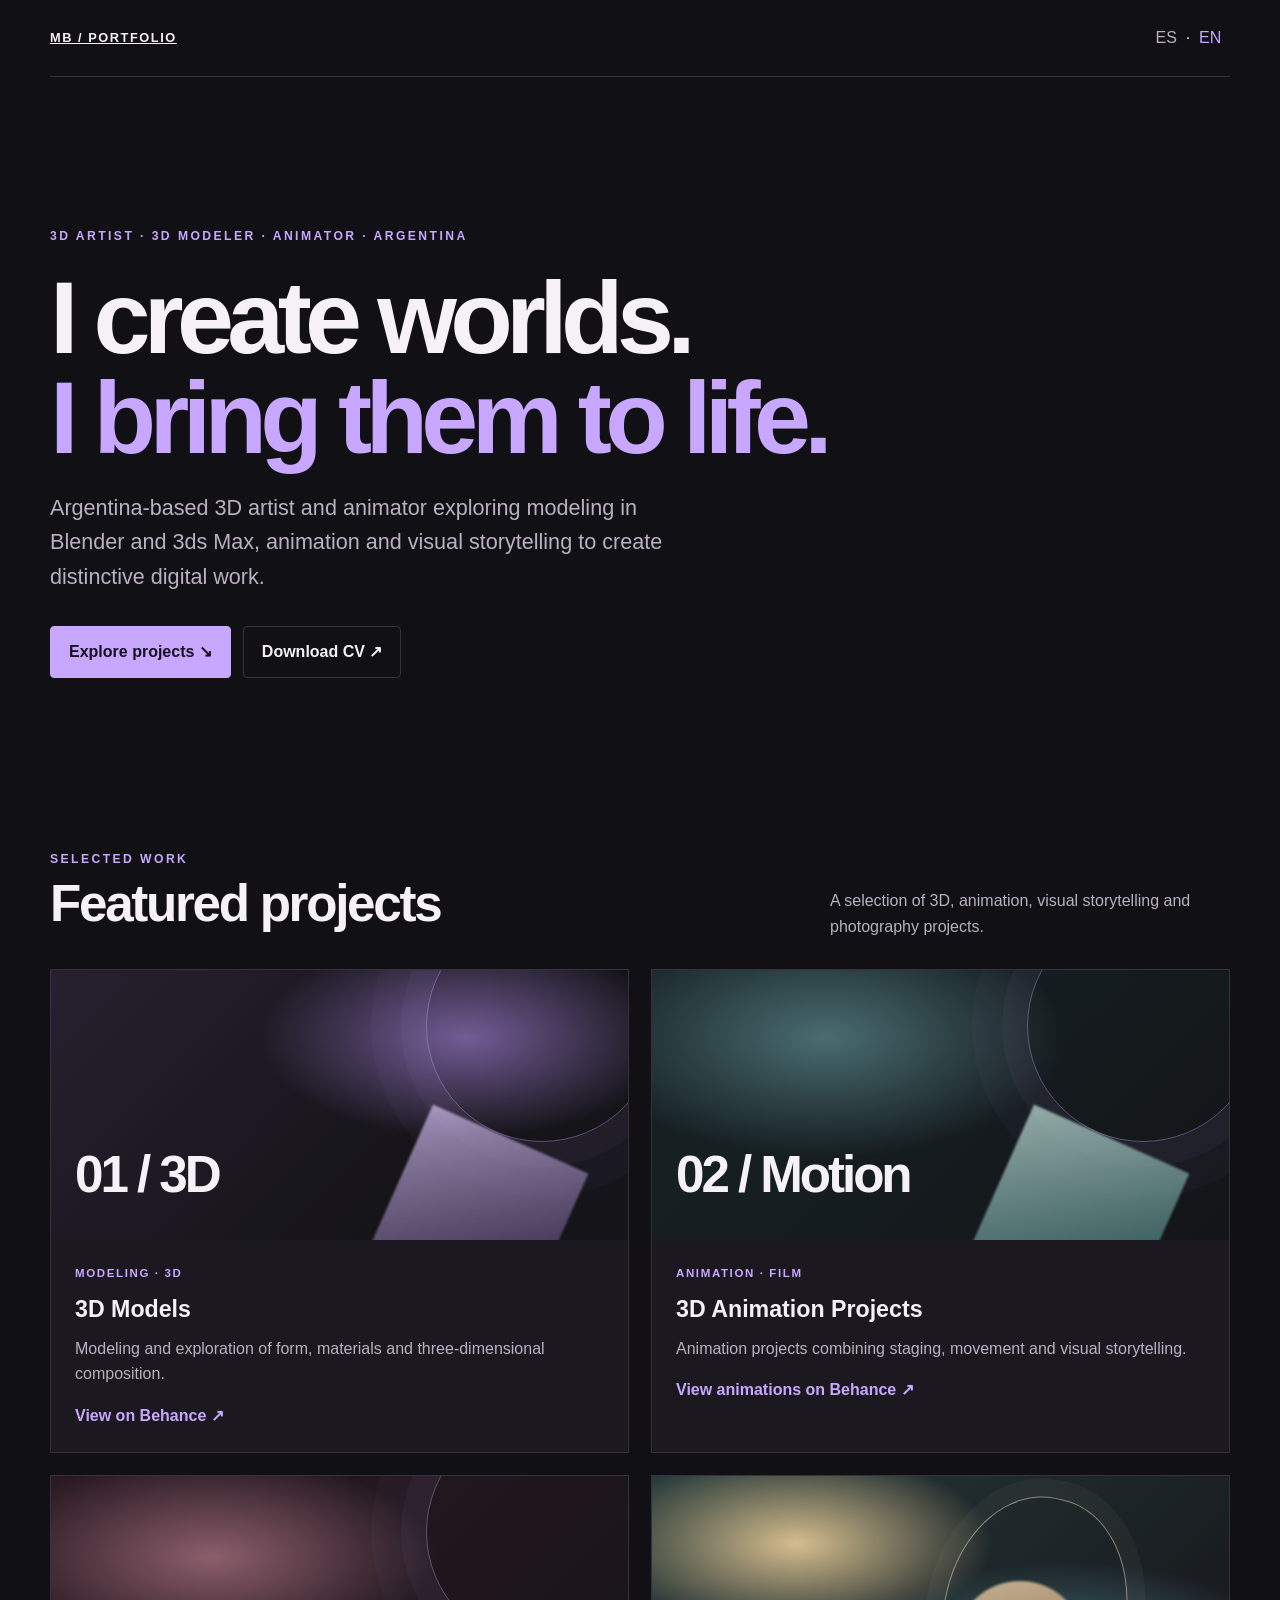
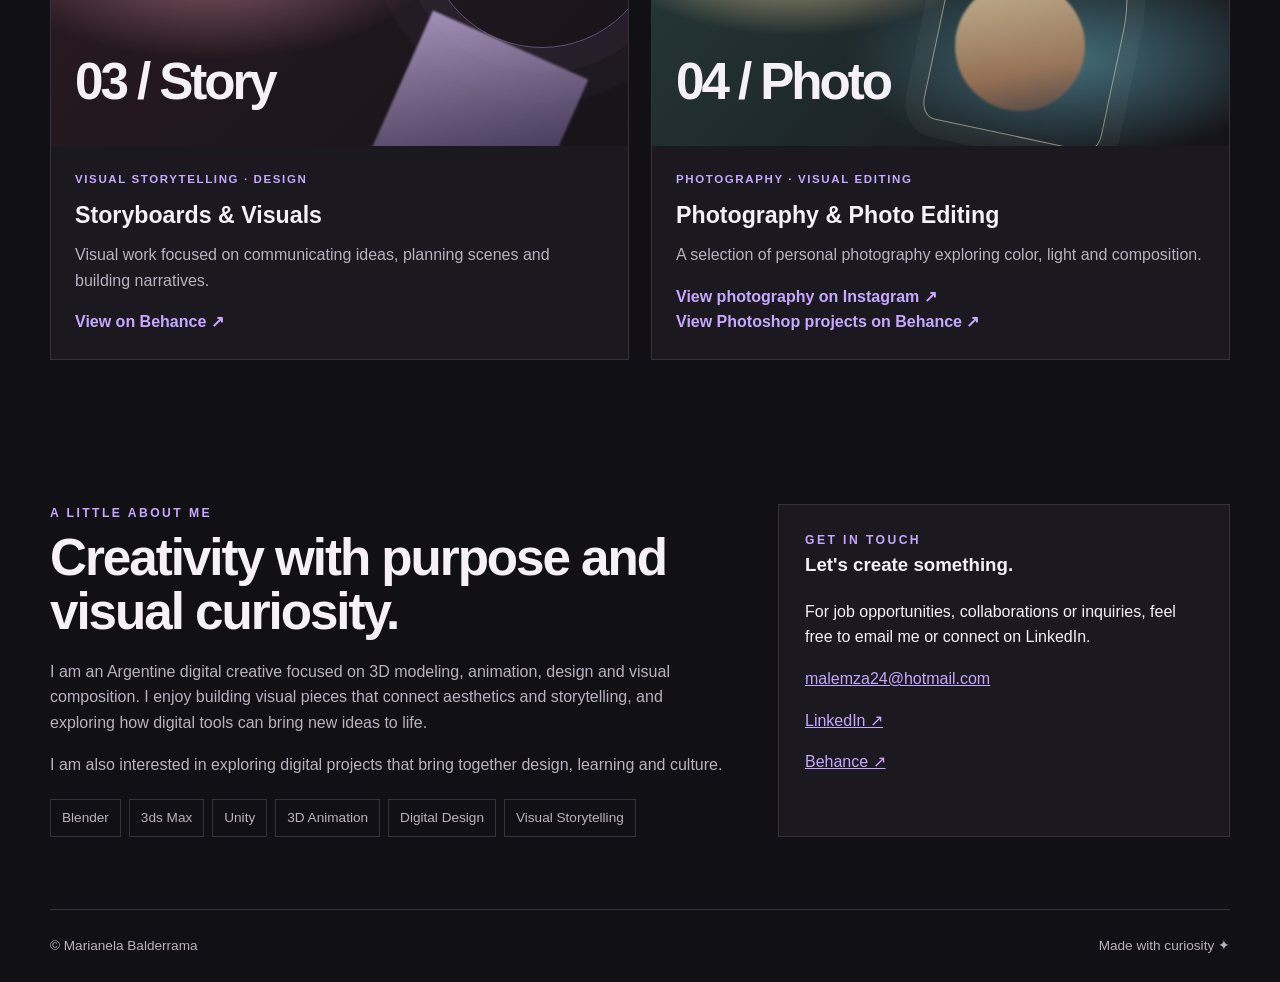
==== en.html @ 257eedaf "Improve English SEO and restore Google Analytics" ====
<!doctype html>
<html lang="en"><head><meta charset="utf-8"><meta name="viewport" content="width=device-width,initial-scale=1"><meta name="description" content="Portfolio of Marianela Balderrama, Argentina-based 3D artist and animator. 3D modeling in Blender and 3ds Max, animation, visual storytelling, digital design and photo editing."><meta name="robots" content="index, follow, max-image-preview:large"><meta name="author" content="Marianela Balderrama"><meta name="theme-color" content="#111014"><link rel="canonical" href="https://portfolio-marianela.netlify.app/en.html"><link rel="alternate" hreflang="es-AR" href="https://portfolio-marianela.netlify.app/"><link rel="alternate" hreflang="en" href="https://portfolio-marianela.netlify.app/en.html"><link rel="alternate" hreflang="x-default" href="https://portfolio-marianela.netlify.app/"><meta property="og:type" content="website"><meta property="og:locale" content="en_US"><meta property="og:title" content="Marianela Balderrama | 3D Artist and Animator"><meta property="og:description" content="3D modeling, animation, visual storytelling, digital design and photography portfolio."><meta property="og:url" content="https://portfolio-marianela.netlify.app/en.html"><meta name="twitter:card" content="summary"><title>Marianela Balderrama | 3D Artist, 3D Modeling &amp; Animation</title><link rel="stylesheet" href="style.css"><script async src="https://www.googletagmanager.com/gtag/js?id=G-E47YRFVXNX"></script><script>window.dataLayer=window.dataLayer||[];function gtag(){dataLayer.push(arguments);}gtag('js',new Date());gtag('config','G-E47YRFVXNX');</script></head>
<body><a class="skip-link" href="#content">Skip to content</a><div class="wrap"><nav class="topbar" aria-label="Main navigation"><a class="brand" href="en.html">MB / Portfolio</a><div class="lang"><a href="index.html" lang="es">ES</a><span>·</span><a class="active" href="en.html" lang="en">EN</a></div></nav>
<main id="content"><header class="hero"><div class="eyebrow">3D Artist · 3D Modeler · Animator · Argentina</div><h1>I create worlds.<br><span>I bring them to life.</span></h1><p>Argentina-based 3D artist and animator exploring modeling in Blender and 3ds Max, animation and visual storytelling to create distinctive digital work.</p><div class="actions"><a class="button primary" href="#projects" data-event="nav_projects">Explore projects ↘</a><a class="button" href="Marianela_Balderrama_CV_Flagship_EN.pdf" target="_blank" rel="noreferrer" data-event="click_cv_en">Download CV ↗</a></div></header>
<section id="projects"><div class="section-head"><div><div class="eyebrow">Selected work</div><h2>Featured projects</h2></div><p>A selection of 3D, animation, visual storytelling and photography projects.</p></div><div class="projects">
<article class="project"><div class="art"><span class="art-label">01 / 3D</span></div><div class="project-body"><div class="project-meta">Modeling · 3D</div><h3>3D Models</h3><p>Modeling and exploration of form, materials and three-dimensional composition.</p><a class="text-link" href="https://www.behance.net/gallery/196213371/3D-Models" target="_blank" rel="noreferrer" data-event="click_behance_3d">View on Behance ↗</a></div></article>
<article class="project"><div class="art alt"><span class="art-label">02 / Motion</span></div><div class="project-body"><div class="project-meta">Animation · Film</div><h3>3D Animation Projects</h3><p>Animation projects combining staging, movement and visual storytelling.</p><a class="text-link" href="https://www.behance.net/gallery/216897643/3d-Animation-Projects" target="_blank" rel="noreferrer" data-event="click_behance_animation">View animations on Behance ↗</a></div></article>
<article class="project"><div class="art story"><span class="art-label">03 / Story</span></div><div class="project-body"><div class="project-meta">Visual storytelling · Design</div><h3>Storyboards & Visuals</h3><p>Visual work focused on communicating ideas, planning scenes and building narratives.</p><a class="text-link" href="https://www.behance.net/gallery/188869187/Narrative-Visuals-Storyboards-and-Inphographics" target="_blank" rel="noreferrer" data-event="click_behance_storyboards">View on Behance ↗</a></div></article>
<article class="project"><div class="art photo"><span class="art-label">04 / Photo</span></div><div class="project-body"><div class="project-meta">Photography · Visual editing</div><h3>Photography & Photo Editing</h3><p>A selection of personal photography exploring color, light and composition.</p><a class="text-link" href="https://www.instagram.com/framed.by.mari/" target="_blank" rel="noreferrer" data-event="click_photography">View photography on Instagram ↗</a><br><a class="text-link" href="https://www.behance.net/gallery/180947497/Photoshop-Projects" target="_blank" rel="noreferrer" data-event="click_photoshop">View Photoshop projects on Behance ↗</a></div></article></div></section>
<section id="about"><div class="about-grid"><div class="about"><div class="eyebrow">A little about me</div><h2>Creativity with purpose and visual curiosity.</h2><p>I am an Argentine digital creative focused on 3D modeling, animation, design and visual composition. I enjoy building visual pieces that connect aesthetics and storytelling, and exploring how digital tools can bring new ideas to life.</p><p>I am also interested in exploring digital projects that bring together design, learning and culture.</p><div class="skill-list"><span>Blender</span><span>3ds Max</span><span>Unity</span><span>3D Animation</span><span>Digital Design</span><span>Visual Storytelling</span></div></div><aside class="contact-box" id="contact"><div class="eyebrow">Get in touch</div><h3>Let's create something.</h3><p>For job opportunities, collaborations or inquiries, feel free to email me or connect on LinkedIn.</p><p><a href="mailto:malemza24@hotmail.com" data-event="click_email">malemza24@hotmail.com</a></p><p><a href="https://www.linkedin.com/in/marianela-balderrama-0708612a2/" target="_blank" rel="noreferrer" data-event="click_linkedin">LinkedIn ↗</a></p><p><a href="https://www.behance.net/malemza24" target="_blank" rel="noreferrer">Behance ↗</a></p></aside></div></section></main>
<footer class="footer"><span>© <span id="year"></span> Marianela Balderrama</span><span>Made with curiosity ✦</span></footer></div><script src="script.js"></script></body></html>
---- style.css ----
:root{--bg:#111014;--panel:#1b191f;--text:#f5f1f7;--muted:#b9b1c1;--accent:#c7a7ff;--line:#37313e;--max:1180px}*{box-sizing:border-box}html{scroll-behavior:smooth}body{margin:0;background:var(--bg);color:var(--text);font-family:Inter,Arial,sans-serif;line-height:1.6}a{color:inherit}a:focus-visible,button:focus-visible{outline:3px solid var(--accent);outline-offset:4px}.skip-link{position:absolute;left:-9999px}.skip-link:focus{left:1rem;top:1rem;z-index:9;background:#fff;color:#111;padding:.7rem}.wrap{width:min(var(--max),calc(100% - 40px));margin:auto}.topbar{display:flex;justify-content:space-between;align-items:center;padding:25px 0;border-bottom:1px solid var(--line)}.brand{font-weight:800;letter-spacing:.12em;text-transform:uppercase;font-size:.8rem}.lang a{padding:.4rem .55rem;text-decoration:none;color:var(--muted)}.lang .active{color:var(--accent)}.hero{padding:clamp(70px,12vw,150px) 0 100px}.eyebrow{color:var(--accent);font-size:.76rem;font-weight:700;letter-spacing:.2em;text-transform:uppercase}.hero h1{font-size:clamp(3rem,8vw,7rem);line-height:.98;letter-spacing:-.065em;max-width:950px;margin:22px 0}.hero h1 span{color:var(--accent)}.hero p{max-width:650px;color:var(--muted);font-size:clamp(1.05rem,2vw,1.35rem)}.actions{display:flex;flex-wrap:wrap;gap:12px;margin-top:32px}.button{display:inline-block;padding:12px 18px;border:1px solid var(--line);border-radius:4px;text-decoration:none;font-weight:700}.button.primary{background:var(--accent);color:#17121f;border-color:var(--accent)}section{padding:72px 0}.section-head{display:flex;align-items:end;justify-content:space-between;gap:24px;margin-bottom:30px}.section-head h2{font-size:clamp(2rem,4vw,3.2rem);letter-spacing:-.045em;line-height:1.05;margin:8px 0}.section-head p{color:var(--muted);max-width:400px;margin:0}.projects{display:grid;grid-template-columns:repeat(2,minmax(0,1fr));gap:22px}.project{background:var(--panel);border:1px solid var(--line);min-width:0}.art{height:270px;display:flex;align-items:end;padding:24px;overflow:hidden;position:relative;background:radial-gradient(ellipse at 72% 25%,#735c96 0,transparent 35%),linear-gradient(135deg,#27202f,#151419 68%)}.art:before{content:"";position:absolute;width:230px;height:230px;border:1px solid #c7a7ff66;border-radius:50%;right:-30px;top:-60px;box-shadow:0 0 0 25px #c7a7ff0a,0 0 0 55px #c7a7ff08}.art:after{content:"";position:absolute;width:170px;height:210px;right:13%;bottom:-100px;background:linear-gradient(145deg,#d4c0f0,#54426d 65%,#211a29);transform:rotate(24deg);filter:blur(1px);opacity:.7}.art.alt{background:radial-gradient(ellipse at 30% 25%,#496c70,transparent 42%),linear-gradient(135deg,#172326,#131518)}.art.alt:after{background:linear-gradient(145deg,#c4e2db,#477b7a 65%,#16282a)}.art.hanori{background:radial-gradient(ellipse at 65% 20%,#d4b5e7,transparent 35%),linear-gradient(135deg,#30203c,#17131e)}.art.story{background:radial-gradient(ellipse at 28% 30%,#8c5e6c,transparent 38%),linear-gradient(135deg,#2a1a22,#171419)}.art-label{position:relative;z-index:1;font-size:clamp(2rem,4vw,3.5rem);font-weight:800;letter-spacing:-.06em}.project-body{padding:24px}.project-meta{color:var(--accent);font-size:.72rem;letter-spacing:.14em;text-transform:uppercase;font-weight:700}.project h3{font-size:1.45rem;margin:8px 0}.project p,.about p{color:var(--muted);margin:0 0 16px}.text-link{color:var(--accent);font-weight:700;text-decoration:none}.about-grid{display:grid;grid-template-columns:1.2fr .8fr;gap:50px}.about h2{font-size:clamp(2rem,4vw,3.2rem);line-height:1.05;letter-spacing:-.04em;margin:8px 0 20px}.skill-list{display:flex;flex-wrap:wrap;gap:8px;margin-top:22px}.skill-list span{border:1px solid var(--line);padding:7px 11px;color:var(--muted);font-size:.85rem}.contact-box{background:var(--panel);border:1px solid var(--line);padding:26px}.contact-box h3{margin-top:0}.contact-box a{color:var(--accent);overflow-wrap:anywhere}.footer{border-top:1px solid var(--line);padding:25px 0;color:var(--muted);font-size:.85rem;display:flex;justify-content:space-between;gap:20px;flex-wrap:wrap}@media(max-width:760px){.wrap{width:min(100% - 28px,var(--max))}.projects,.about-grid{grid-template-columns:1fr}.art{height:220px}.section-head{display:block}.section-head p{margin-top:12px}.hero{padding-top:80px}.topbar{padding:18px 0}}@media(prefers-reduced-motion:reduce){html{scroll-behavior:auto}*{animation:none!important;transition:none!important}}
.art.photo{background:radial-gradient(ellipse at 25% 25%,#d5bd8d,transparent 32%),radial-gradient(ellipse at 72% 68%,#426b78,transparent 38%),linear-gradient(135deg,#273b3b,#151419)}.art.photo:before{width:180px;height:240px;border-radius:48% 48% 8% 8%;right:18%;top:20px;border-color:#f0dfbd88;transform:rotate(12deg);box-shadow:0 0 0 18px #f0dfbd0a}.art.photo:after{width:130px;height:130px;border-radius:50%;right:25%;bottom:35px;background:linear-gradient(145deg,#f4e1b4,#ad7854 65%,#423c42);opacity:.8}
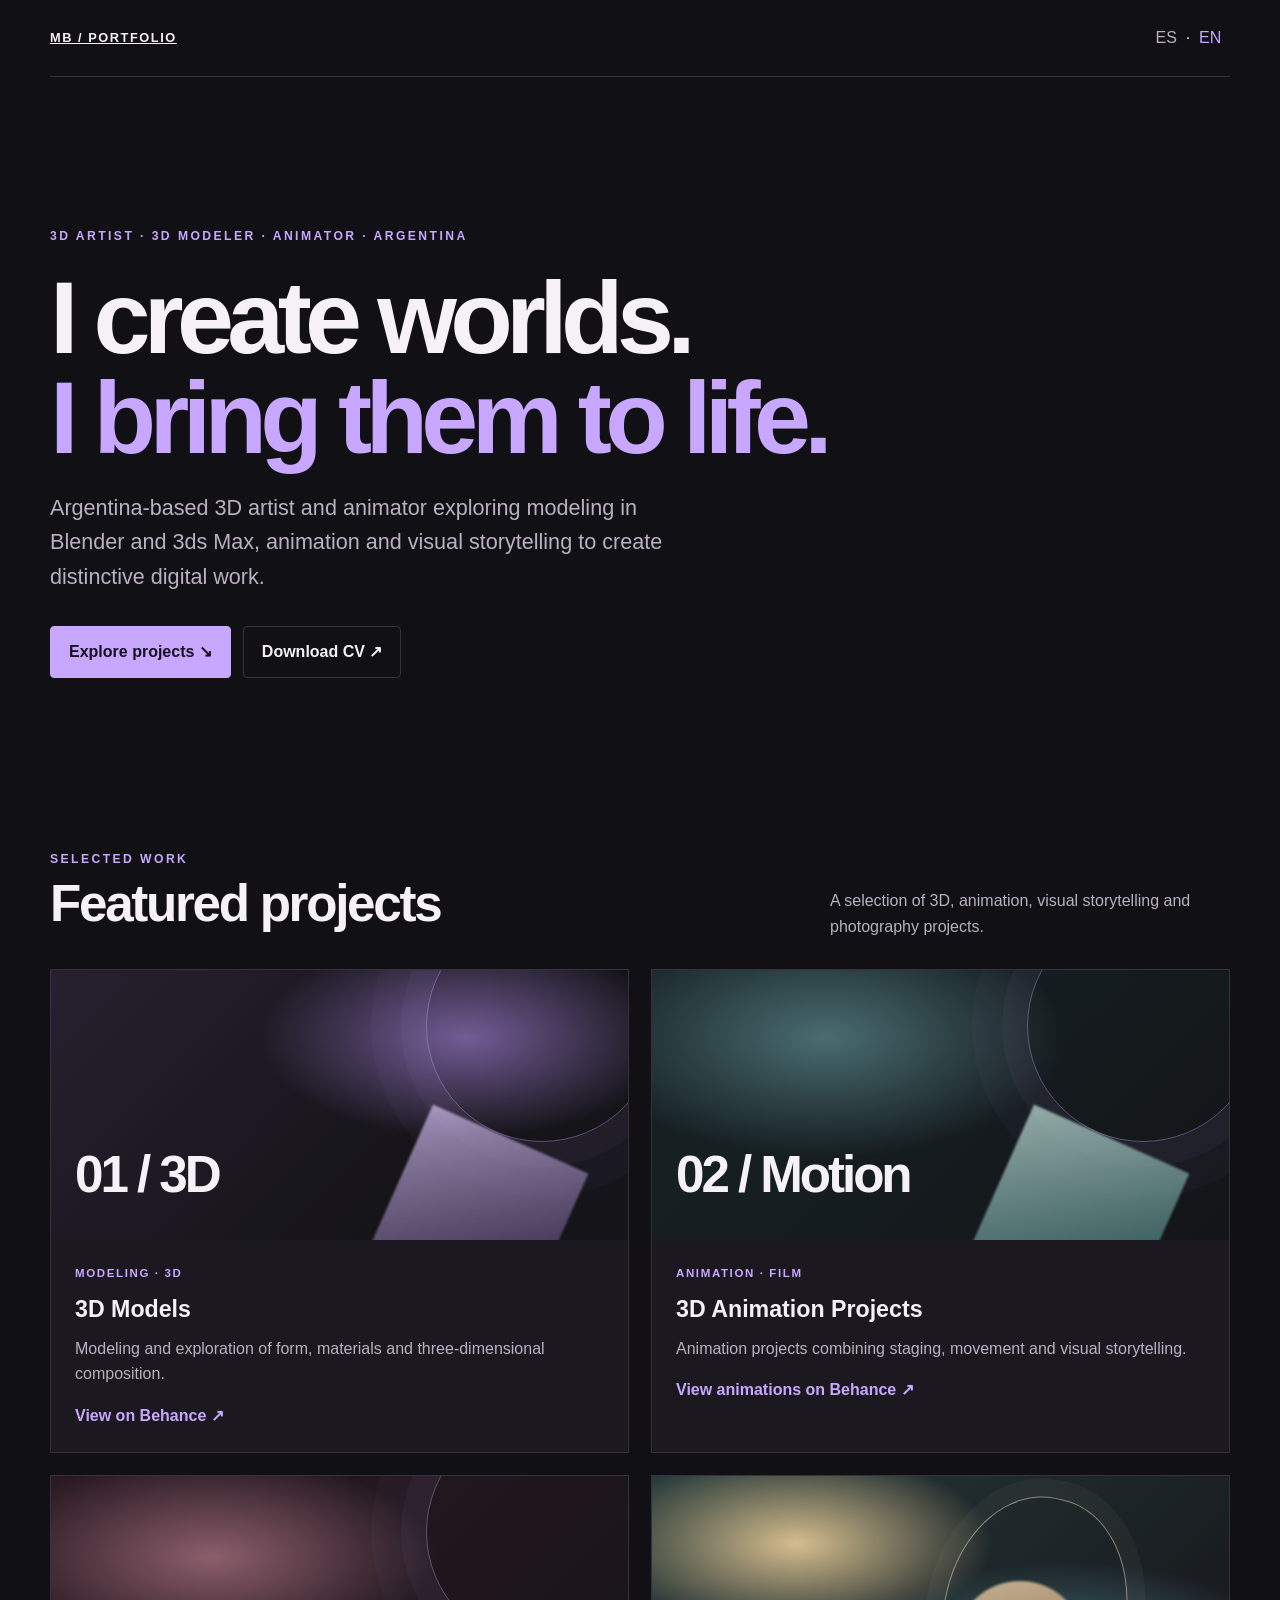
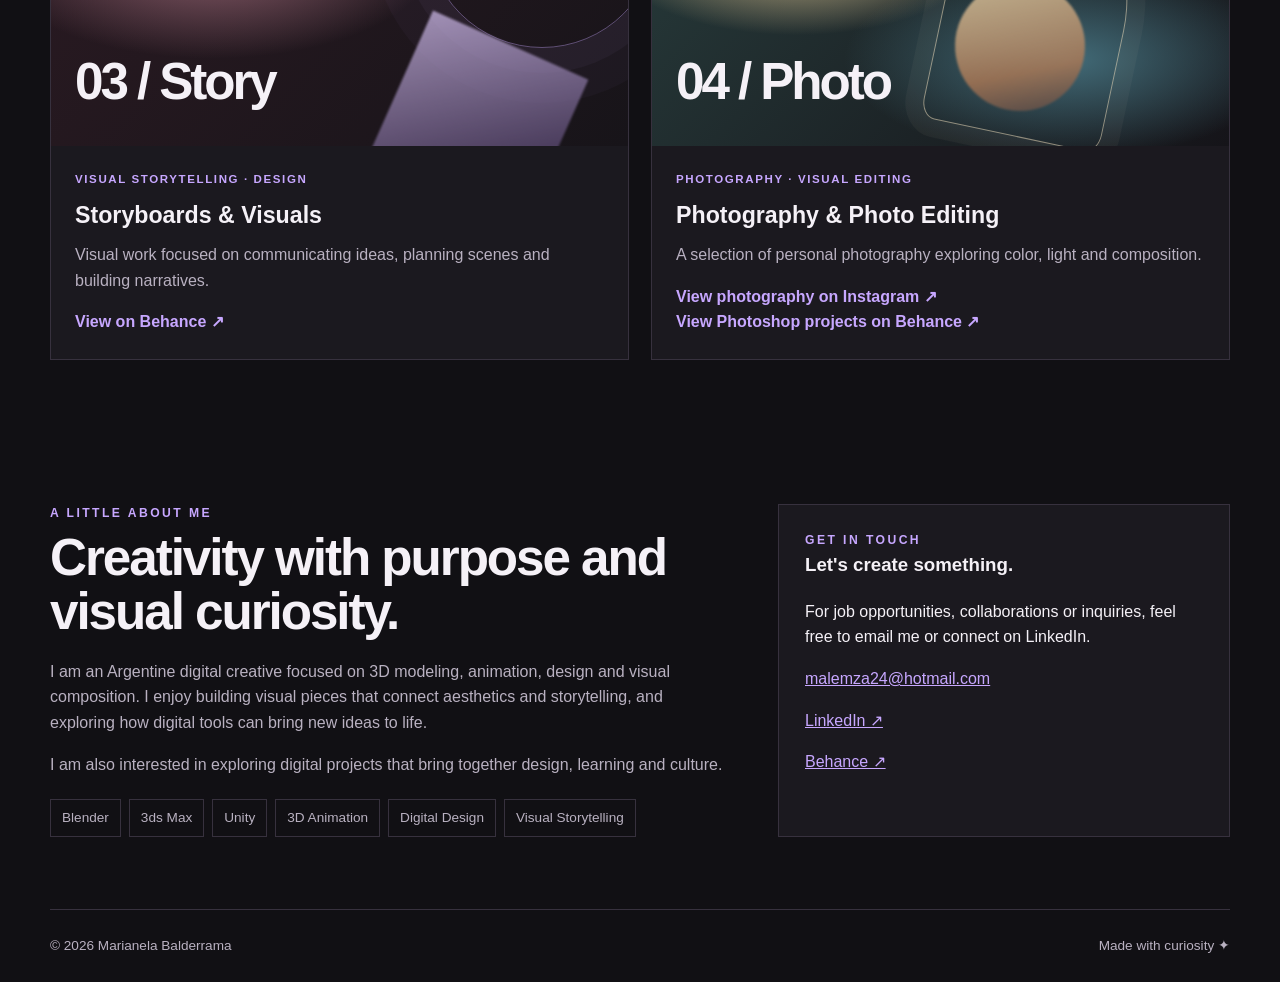
==== commit cef9a1bc: "Set English CV link to download the English PDF" ====
--- a/en.html
+++ b/en.html
@@ -1,7 +1,7 @@
 <!doctype html>
 <html lang="en"><head><meta charset="utf-8"><meta name="viewport" content="width=device-width,initial-scale=1"><meta name="description" content="Portfolio of Marianela Balderrama, Argentina-based 3D artist and animator. 3D modeling in Blender and 3ds Max, animation, visual storytelling, digital design and photo editing."><meta name="robots" content="index, follow, max-image-preview:large"><meta name="author" content="Marianela Balderrama"><meta name="theme-color" content="#111014"><link rel="canonical" href="https://portfolio-marianela.netlify.app/en.html"><link rel="alternate" hreflang="es-AR" href="https://portfolio-marianela.netlify.app/"><link rel="alternate" hreflang="en" href="https://portfolio-marianela.netlify.app/en.html"><link rel="alternate" hreflang="x-default" href="https://portfolio-marianela.netlify.app/"><meta property="og:type" content="website"><meta property="og:locale" content="en_US"><meta property="og:title" content="Marianela Balderrama | 3D Artist and Animator"><meta property="og:description" content="3D modeling, animation, visual storytelling, digital design and photography portfolio."><meta property="og:url" content="https://portfolio-marianela.netlify.app/en.html"><meta name="twitter:card" content="summary"><title>Marianela Balderrama | 3D Artist, 3D Modeling &amp; Animation</title><link rel="stylesheet" href="style.css"><script async src="https://www.googletagmanager.com/gtag/js?id=G-E47YRFVXNX"></script><script>window.dataLayer=window.dataLayer||[];function gtag(){dataLayer.push(arguments);}gtag('js',new Date());gtag('config','G-E47YRFVXNX');</script></head>
 <body><a class="skip-link" href="#content">Skip to content</a><div class="wrap"><nav class="topbar" aria-label="Main navigation"><a class="brand" href="en.html">MB / Portfolio</a><div class="lang"><a href="index.html" lang="es">ES</a><span>·</span><a class="active" href="en.html" lang="en">EN</a></div></nav>
-<main id="content"><header class="hero"><div class="eyebrow">3D Artist · 3D Modeler · Animator · Argentina</div><h1>I create worlds.<br><span>I bring them to life.</span></h1><p>Argentina-based 3D artist and animator exploring modeling in Blender and 3ds Max, animation and visual storytelling to create distinctive digital work.</p><div class="actions"><a class="button primary" href="#projects" data-event="nav_projects">Explore projects ↘</a><a class="button" href="Marianela_Balderrama_CV_Flagship_EN.pdf" target="_blank" rel="noreferrer" data-event="click_cv_en">Download CV ↗</a></div></header>
+<main id="content"><header class="hero"><div class="eyebrow">3D Artist · 3D Modeler · Animator · Argentina</div><h1>I create worlds.<br><span>I bring them to life.</span></h1><p>Argentina-based 3D artist and animator exploring modeling in Blender and 3ds Max, animation and visual storytelling to create distinctive digital work.</p><div class="actions"><a class="button primary" href="#projects" data-event="nav_projects">Explore projects ↘</a><a class="button" href="Marianela_Balderrama_CV_Flagship_EN.pdf" download="Marianela_Balderrama_CV_Flagship_EN.pdf" data-event="click_cv_en">Download CV ↗</a></div></header>
 <section id="projects"><div class="section-head"><div><div class="eyebrow">Selected work</div><h2>Featured projects</h2></div><p>A selection of 3D, animation, visual storytelling and photography projects.</p></div><div class="projects">
 <article class="project"><div class="art"><span class="art-label">01 / 3D</span></div><div class="project-body"><div class="project-meta">Modeling · 3D</div><h3>3D Models</h3><p>Modeling and exploration of form, materials and three-dimensional composition.</p><a class="text-link" href="https://www.behance.net/gallery/196213371/3D-Models" target="_blank" rel="noreferrer" data-event="click_behance_3d">View on Behance ↗</a></div></article>
 <article class="project"><div class="art alt"><span class="art-label">02 / Motion</span></div><div class="project-body"><div class="project-meta">Animation · Film</div><h3>3D Animation Projects</h3><p>Animation projects combining staging, movement and visual storytelling.</p><a class="text-link" href="https://www.behance.net/gallery/216897643/3d-Animation-Projects" target="_blank" rel="noreferrer" data-event="click_behance_animation">View animations on Behance ↗</a></div></article>
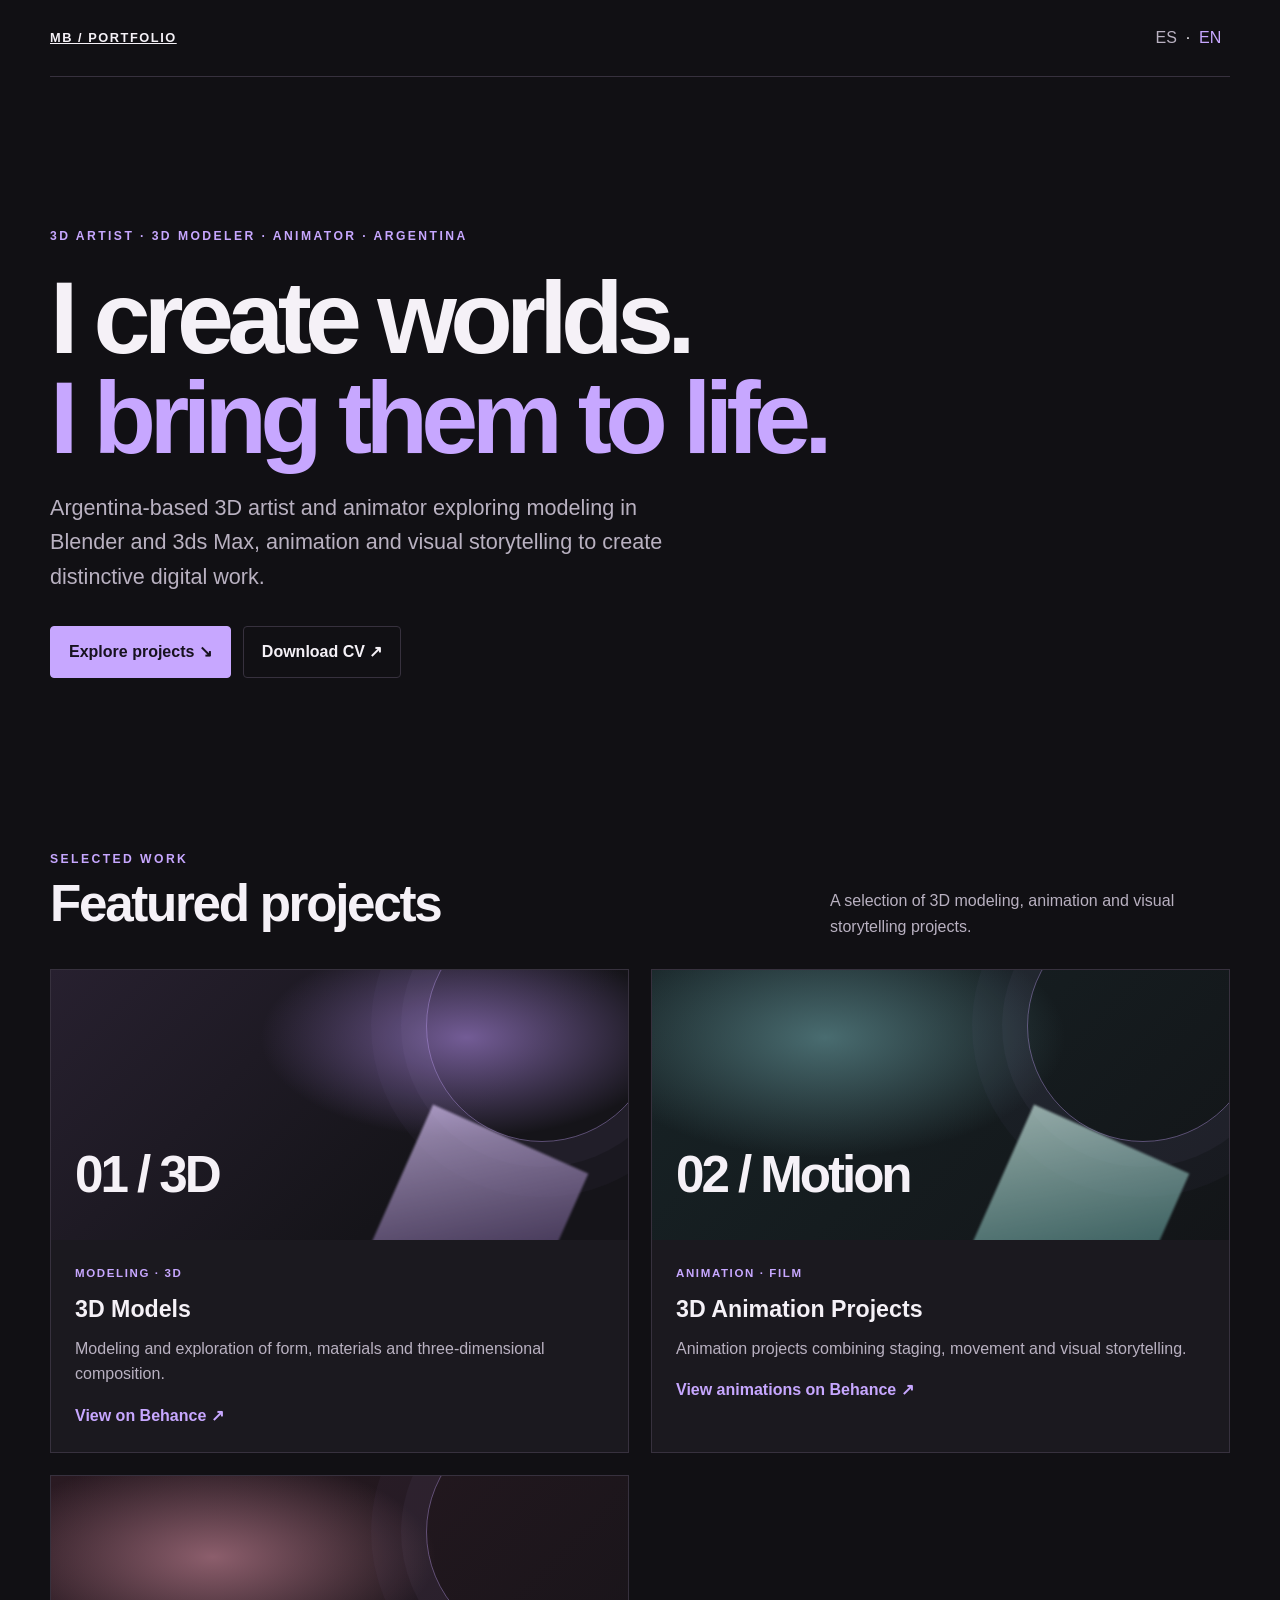
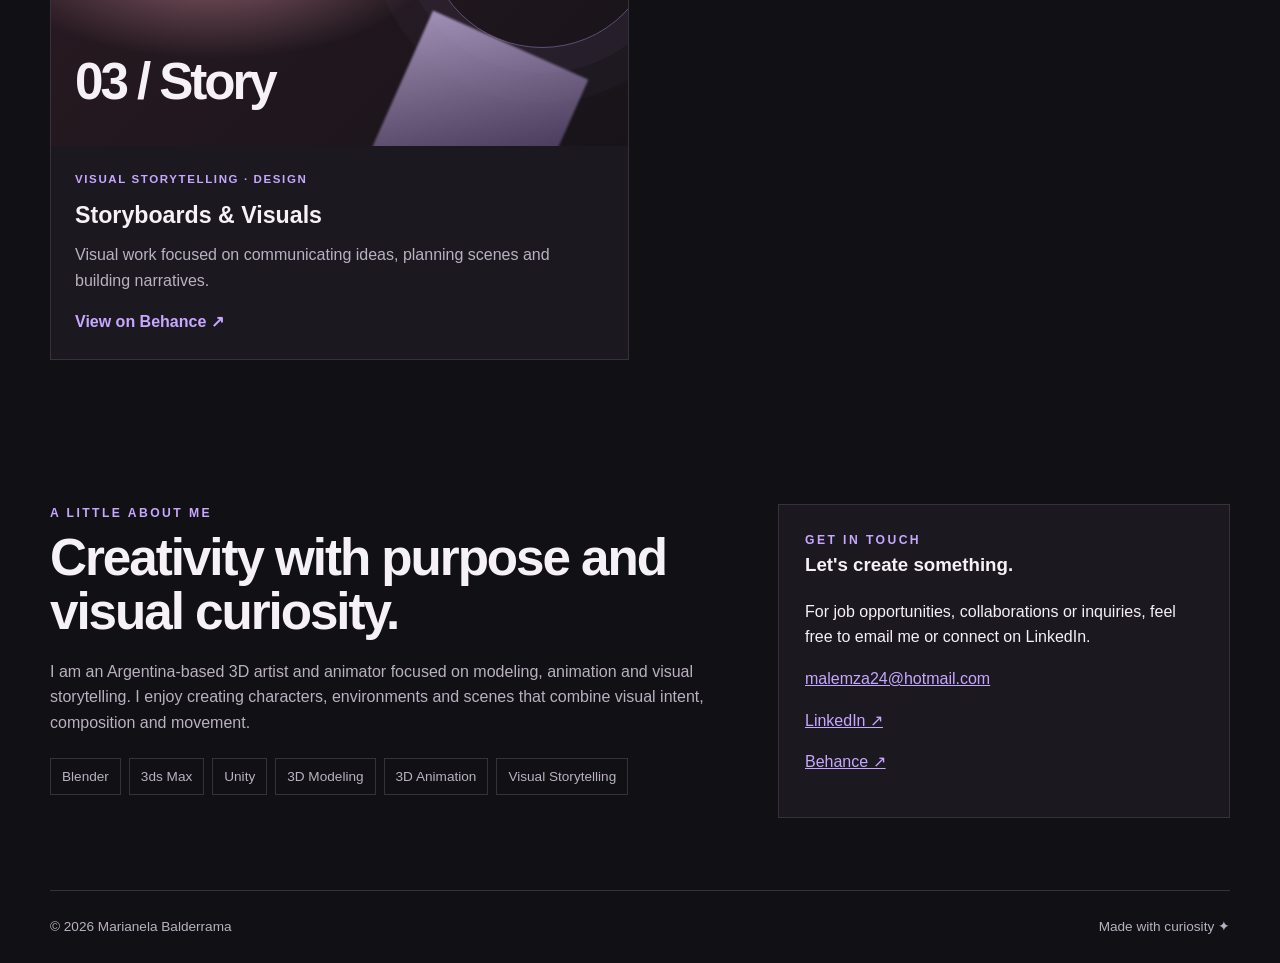
==== commit 16e84a96: "Focus English portfolio on 3D art and animation" ====
--- a/en.html
+++ b/en.html
@@ -1,11 +1,11 @@
 <!doctype html>
-<html lang="en"><head><meta charset="utf-8"><meta name="viewport" content="width=device-width,initial-scale=1"><meta name="description" content="Portfolio of Marianela Balderrama, Argentina-based 3D artist and animator. 3D modeling in Blender and 3ds Max, animation, visual storytelling, digital design and photo editing."><meta name="robots" content="index, follow, max-image-preview:large"><meta name="author" content="Marianela Balderrama"><meta name="theme-color" content="#111014"><link rel="canonical" href="https://portfolio-marianela.netlify.app/en.html"><link rel="alternate" hreflang="es-AR" href="https://portfolio-marianela.netlify.app/"><link rel="alternate" hreflang="en" href="https://portfolio-marianela.netlify.app/en.html"><link rel="alternate" hreflang="x-default" href="https://portfolio-marianela.netlify.app/"><meta property="og:type" content="website"><meta property="og:locale" content="en_US"><meta property="og:title" content="Marianela Balderrama | 3D Artist and Animator"><meta property="og:description" content="3D modeling, animation, visual storytelling, digital design and photography portfolio."><meta property="og:url" content="https://portfolio-marianela.netlify.app/en.html"><meta name="twitter:card" content="summary"><title>Marianela Balderrama | 3D Artist, 3D Modeling &amp; Animation</title><link rel="stylesheet" href="style.css"><script async src="https://www.googletagmanager.com/gtag/js?id=G-E47YRFVXNX"></script><script>window.dataLayer=window.dataLayer||[];function gtag(){dataLayer.push(arguments);}gtag('js',new Date());gtag('config','G-E47YRFVXNX');</script></head>
+<html lang="en"><head><meta charset="utf-8"><meta name="viewport" content="width=device-width,initial-scale=1"><meta name="description" content="Portfolio of Marianela Balderrama, Argentina-based 3D artist and animator. 3D modeling in Blender and 3ds Max, animation and visual storytelling."><meta name="robots" content="index, follow, max-image-preview:large"><meta name="author" content="Marianela Balderrama"><meta name="theme-color" content="#111014"><link rel="canonical" href="https://portfolio-marianela.netlify.app/en.html"><link rel="alternate" hreflang="es-AR" href="https://portfolio-marianela.netlify.app/"><link rel="alternate" hreflang="en" href="https://portfolio-marianela.netlify.app/en.html"><link rel="alternate" hreflang="x-default" href="https://portfolio-marianela.netlify.app/"><meta property="og:type" content="website"><meta property="og:locale" content="en_US"><meta property="og:title" content="Marianela Balderrama | 3D Artist and Animator"><meta property="og:description" content="3D modeling, animation and visual storytelling portfolio."><meta property="og:url" content="https://portfolio-marianela.netlify.app/en.html"><meta name="twitter:card" content="summary"><title>Marianela Balderrama | 3D Artist, 3D Modeling &amp; Animation</title><link rel="stylesheet" href="style.css"><script async src="https://www.googletagmanager.com/gtag/js?id=G-E47YRFVXNX"></script><script>window.dataLayer=window.dataLayer||[];function gtag(){dataLayer.push(arguments);}gtag('js',new Date());gtag('config','G-E47YRFVXNX');</script></head>
 <body><a class="skip-link" href="#content">Skip to content</a><div class="wrap"><nav class="topbar" aria-label="Main navigation"><a class="brand" href="en.html">MB / Portfolio</a><div class="lang"><a href="index.html" lang="es">ES</a><span>·</span><a class="active" href="en.html" lang="en">EN</a></div></nav>
-<main id="content"><header class="hero"><div class="eyebrow">3D Artist · 3D Modeler · Animator · Argentina</div><h1>I create worlds.<br><span>I bring them to life.</span></h1><p>Argentina-based 3D artist and animator exploring modeling in Blender and 3ds Max, animation and visual storytelling to create distinctive digital work.</p><div class="actions"><a class="button primary" href="#projects" data-event="nav_projects">Explore projects ↘</a><a class="button" href="Marianela_Balderrama_CV_Flagship_EN.pdf" download="Marianela_Balderrama_CV_Flagship_EN.pdf" data-event="click_cv_en">Download CV ↗</a></div></header>
-<section id="projects"><div class="section-head"><div><div class="eyebrow">Selected work</div><h2>Featured projects</h2></div><p>A selection of 3D, animation, visual storytelling and photography projects.</p></div><div class="projects">
+<main id="content"><header class="hero"><div class="eyebrow">3D Artist · 3D Modeler · Animator · Argentina</div><h1>I create worlds.<br><span>I bring them to life.</span></h1><p>Argentina-based 3D artist and animator exploring modeling in Blender and 3ds Max, animation and visual storytelling to create distinctive digital work.</p><div class="actions"><a class="button primary" href="#projects" data-event="nav_projects">Explore projects ↘</a><a class="button" href="Marianela_Balderrama_CV_Flagship_EN-1.pdf" download="Marianela_Balderrama_CV_Flagship_EN-1.pdf" data-event="click_cv_en">Download CV ↗</a></div></header>
+<section id="projects"><div class="section-head"><div><div class="eyebrow">Selected work</div><h2>Featured projects</h2></div><p>A selection of 3D modeling, animation and visual storytelling projects.</p></div><div class="projects">
 <article class="project"><div class="art"><span class="art-label">01 / 3D</span></div><div class="project-body"><div class="project-meta">Modeling · 3D</div><h3>3D Models</h3><p>Modeling and exploration of form, materials and three-dimensional composition.</p><a class="text-link" href="https://www.behance.net/gallery/196213371/3D-Models" target="_blank" rel="noreferrer" data-event="click_behance_3d">View on Behance ↗</a></div></article>
 <article class="project"><div class="art alt"><span class="art-label">02 / Motion</span></div><div class="project-body"><div class="project-meta">Animation · Film</div><h3>3D Animation Projects</h3><p>Animation projects combining staging, movement and visual storytelling.</p><a class="text-link" href="https://www.behance.net/gallery/216897643/3d-Animation-Projects" target="_blank" rel="noreferrer" data-event="click_behance_animation">View animations on Behance ↗</a></div></article>
 <article class="project"><div class="art story"><span class="art-label">03 / Story</span></div><div class="project-body"><div class="project-meta">Visual storytelling · Design</div><h3>Storyboards & Visuals</h3><p>Visual work focused on communicating ideas, planning scenes and building narratives.</p><a class="text-link" href="https://www.behance.net/gallery/188869187/Narrative-Visuals-Storyboards-and-Inphographics" target="_blank" rel="noreferrer" data-event="click_behance_storyboards">View on Behance ↗</a></div></article>
-<article class="project"><div class="art photo"><span class="art-label">04 / Photo</span></div><div class="project-body"><div class="project-meta">Photography · Visual editing</div><h3>Photography & Photo Editing</h3><p>A selection of personal photography exploring color, light and composition.</p><a class="text-link" href="https://www.instagram.com/framed.by.mari/" target="_blank" rel="noreferrer" data-event="click_photography">View photography on Instagram ↗</a><br><a class="text-link" href="https://www.behance.net/gallery/180947497/Photoshop-Projects" target="_blank" rel="noreferrer" data-event="click_photoshop">View Photoshop projects on Behance ↗</a></div></article></div></section>
-<section id="about"><div class="about-grid"><div class="about"><div class="eyebrow">A little about me</div><h2>Creativity with purpose and visual curiosity.</h2><p>I am an Argentine digital creative focused on 3D modeling, animation, design and visual composition. I enjoy building visual pieces that connect aesthetics and storytelling, and exploring how digital tools can bring new ideas to life.</p><p>I am also interested in exploring digital projects that bring together design, learning and culture.</p><div class="skill-list"><span>Blender</span><span>3ds Max</span><span>Unity</span><span>3D Animation</span><span>Digital Design</span><span>Visual Storytelling</span></div></div><aside class="contact-box" id="contact"><div class="eyebrow">Get in touch</div><h3>Let's create something.</h3><p>For job opportunities, collaborations or inquiries, feel free to email me or connect on LinkedIn.</p><p><a href="mailto:malemza24@hotmail.com" data-event="click_email">malemza24@hotmail.com</a></p><p><a href="https://www.linkedin.com/in/marianela-balderrama-0708612a2/" target="_blank" rel="noreferrer" data-event="click_linkedin">LinkedIn ↗</a></p><p><a href="https://www.behance.net/malemza24" target="_blank" rel="noreferrer">Behance ↗</a></p></aside></div></section></main>
+</div></section>
+<section id="about"><div class="about-grid"><div class="about"><div class="eyebrow">A little about me</div><h2>Creativity with purpose and visual curiosity.</h2><p>I am an Argentina-based 3D artist and animator focused on modeling, animation and visual storytelling. I enjoy creating characters, environments and scenes that combine visual intent, composition and movement.</p><div class="skill-list"><span>Blender</span><span>3ds Max</span><span>Unity</span><span>3D Modeling</span><span>3D Animation</span><span>Visual Storytelling</span></div></div><aside class="contact-box" id="contact"><div class="eyebrow">Get in touch</div><h3>Let's create something.</h3><p>For job opportunities, collaborations or inquiries, feel free to email me or connect on LinkedIn.</p><p><a href="mailto:malemza24@hotmail.com" data-event="click_email">malemza24@hotmail.com</a></p><p><a href="https://www.linkedin.com/in/marianela-balderrama-0708612a2/" target="_blank" rel="noreferrer" data-event="click_linkedin">LinkedIn ↗</a></p><p><a href="https://www.behance.net/malemza24" target="_blank" rel="noreferrer">Behance ↗</a></p></aside></div></section></main>
 <footer class="footer"><span>© <span id="year"></span> Marianela Balderrama</span><span>Made with curiosity ✦</span></footer></div><script src="script.js"></script></body></html>
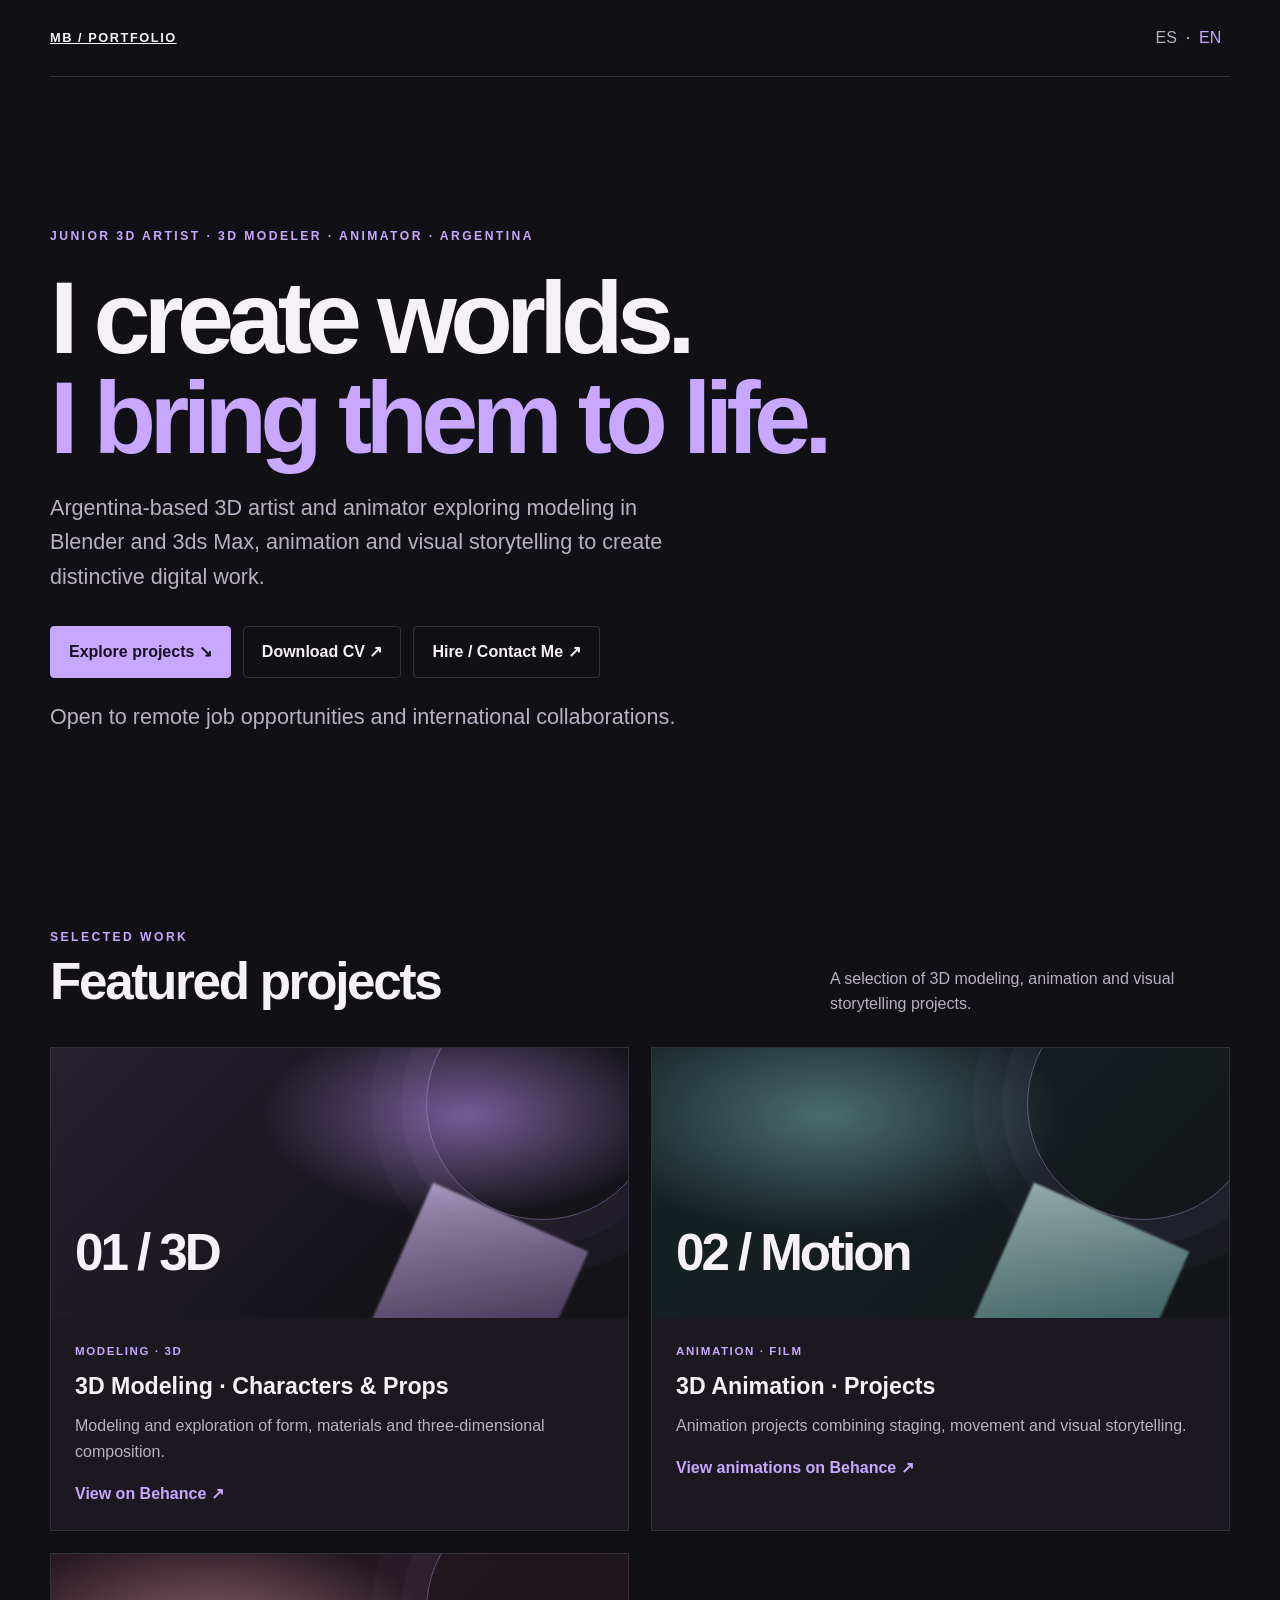
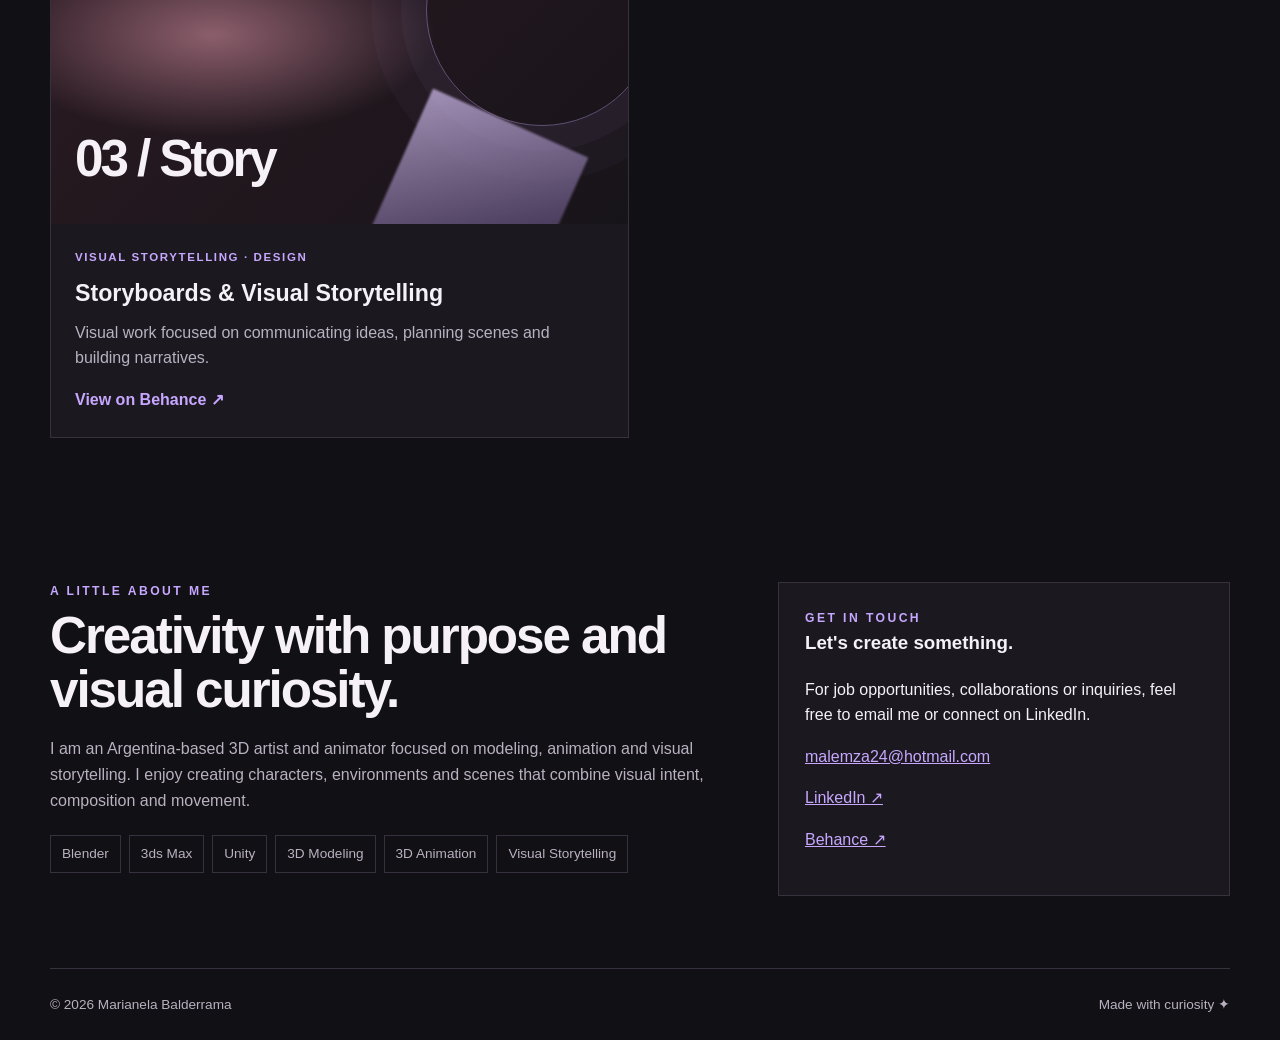
==== commit 395ed100: "Improve en portfolio SEO, structured data and recruiter contact CTA" ====
--- a/en.html
+++ b/en.html
@@ -1,11 +1,11 @@
 <!doctype html>
-<html lang="en"><head><meta charset="utf-8"><meta name="viewport" content="width=device-width,initial-scale=1"><meta name="description" content="Portfolio of Marianela Balderrama, Argentina-based 3D artist and animator. 3D modeling in Blender and 3ds Max, animation and visual storytelling."><meta name="robots" content="index, follow, max-image-preview:large"><meta name="author" content="Marianela Balderrama"><meta name="theme-color" content="#111014"><link rel="canonical" href="https://portfolio-marianela.netlify.app/en.html"><link rel="alternate" hreflang="es-AR" href="https://portfolio-marianela.netlify.app/"><link rel="alternate" hreflang="en" href="https://portfolio-marianela.netlify.app/en.html"><link rel="alternate" hreflang="x-default" href="https://portfolio-marianela.netlify.app/"><meta property="og:type" content="website"><meta property="og:locale" content="en_US"><meta property="og:title" content="Marianela Balderrama | 3D Artist and Animator"><meta property="og:description" content="3D modeling, animation and visual storytelling portfolio."><meta property="og:url" content="https://portfolio-marianela.netlify.app/en.html"><meta name="twitter:card" content="summary"><title>Marianela Balderrama | 3D Artist, 3D Modeling &amp; Animation</title><link rel="stylesheet" href="style.css"><script async src="https://www.googletagmanager.com/gtag/js?id=G-E47YRFVXNX"></script><script>window.dataLayer=window.dataLayer||[];function gtag(){dataLayer.push(arguments);}gtag('js',new Date());gtag('config','G-E47YRFVXNX');</script></head>
+<html lang="en"><head><meta charset="utf-8"><meta name="viewport" content="width=device-width,initial-scale=1"><meta name="description" content="Marianela Balderrama is a junior 3D artist and animator based in Argentina. Character and environment modeling, 3D animation in Blender and 3ds Max. Open to remote opportunities."><meta name="robots" content="index, follow, max-image-preview:large"><meta name="author" content="Marianela Balderrama"><meta name="theme-color" content="#111014"><link rel="canonical" href="https://portfolio-marianela.netlify.app/en.html"><link rel="alternate" hreflang="es-AR" href="https://portfolio-marianela.netlify.app/"><link rel="alternate" hreflang="en" href="https://portfolio-marianela.netlify.app/en.html"><link rel="alternate" hreflang="x-default" href="https://portfolio-marianela.netlify.app/"><meta property="og:type" content="website"><meta property="og:locale" content="en_US"><meta property="og:title" content="Marianela Balderrama | 3D Artist and Animator"><meta property="og:description" content="3D modeling, animation and visual storytelling portfolio."><meta property="og:url" content="https://portfolio-marianela.netlify.app/en.html"><meta name="twitter:card" content="summary"><title>Marianela Balderrama | Junior 3D Artist, Modeler & Animator</title><link rel="stylesheet" href="style.css"><script async src="https://www.googletagmanager.com/gtag/js?id=G-E47YRFVXNX"></script><script>window.dataLayer=window.dataLayer||[];function gtag(){dataLayer.push(arguments);}gtag('js',new Date());gtag('config','G-E47YRFVXNX');</script><meta property="og:site_name" content="Marianela Balderrama Portfolio"><meta name="twitter:title" content="Marianela Balderrama | Junior 3D Artist, Modeler & Animator"><meta name="twitter:description" content="Marianela Balderrama is a junior 3D artist and animator based in Argentina. Character and environment modeling, 3D animation in Blender and 3ds Max. Open to remote opportunities."><script type="application/ld+json">{"@context":"https://schema.org","@type":"Person","name":"Marianela Balderrama","url":"https://portfolio-marianela.netlify.app/en.html","jobTitle":"Junior 3D Artist and Animator","description":"Marianela Balderrama is a junior 3D artist and animator based in Argentina. Character and environment modeling, 3D animation in Blender and 3ds Max. Open to remote opportunities.","knowsAbout":["3D modeling","3D animation","Blender","3ds Max","Unity","Visual storytelling"],"sameAs":["https://www.behance.net/malemza24","https://www.linkedin.com/in/marianela-balderrama-0708612a2/"]}</script></head>
 <body><a class="skip-link" href="#content">Skip to content</a><div class="wrap"><nav class="topbar" aria-label="Main navigation"><a class="brand" href="en.html">MB / Portfolio</a><div class="lang"><a href="index.html" lang="es">ES</a><span>·</span><a class="active" href="en.html" lang="en">EN</a></div></nav>
-<main id="content"><header class="hero"><div class="eyebrow">3D Artist · 3D Modeler · Animator · Argentina</div><h1>I create worlds.<br><span>I bring them to life.</span></h1><p>Argentina-based 3D artist and animator exploring modeling in Blender and 3ds Max, animation and visual storytelling to create distinctive digital work.</p><div class="actions"><a class="button primary" href="#projects" data-event="nav_projects">Explore projects ↘</a><a class="button" href="Marianela_Balderrama_CV_Flagship_EN-1.pdf" download="Marianela_Balderrama_CV_Flagship_EN-1.pdf" data-event="click_cv_en">Download CV ↗</a></div></header>
+<main id="content"><header class="hero"><div class="eyebrow">Junior 3D Artist · 3D Modeler · Animator · Argentina</div><h1>I create worlds.<br><span>I bring them to life.</span></h1><p>Argentina-based 3D artist and animator exploring modeling in Blender and 3ds Max, animation and visual storytelling to create distinctive digital work.</p><div class="actions"><a class="button primary" href="#projects" data-event="nav_projects">Explore projects ↘</a><a class="button" href="Marianela_Balderrama_CV_Flagship_EN-1.pdf" download="Marianela_Balderrama_CV_Flagship_EN-1.pdf" data-event="click_cv_en">Download CV ↗</a><a class="button" href="mailto:malemza24@hotmail.com?subject=3D%20Job%20Opportunity" data-event="click_hire">Hire / Contact Me ↗</a></div><p class="availability">Open to remote job opportunities and international collaborations.</p></header>
 <section id="projects"><div class="section-head"><div><div class="eyebrow">Selected work</div><h2>Featured projects</h2></div><p>A selection of 3D modeling, animation and visual storytelling projects.</p></div><div class="projects">
-<article class="project"><div class="art"><span class="art-label">01 / 3D</span></div><div class="project-body"><div class="project-meta">Modeling · 3D</div><h3>3D Models</h3><p>Modeling and exploration of form, materials and three-dimensional composition.</p><a class="text-link" href="https://www.behance.net/gallery/196213371/3D-Models" target="_blank" rel="noreferrer" data-event="click_behance_3d">View on Behance ↗</a></div></article>
-<article class="project"><div class="art alt"><span class="art-label">02 / Motion</span></div><div class="project-body"><div class="project-meta">Animation · Film</div><h3>3D Animation Projects</h3><p>Animation projects combining staging, movement and visual storytelling.</p><a class="text-link" href="https://www.behance.net/gallery/216897643/3d-Animation-Projects" target="_blank" rel="noreferrer" data-event="click_behance_animation">View animations on Behance ↗</a></div></article>
-<article class="project"><div class="art story"><span class="art-label">03 / Story</span></div><div class="project-body"><div class="project-meta">Visual storytelling · Design</div><h3>Storyboards & Visuals</h3><p>Visual work focused on communicating ideas, planning scenes and building narratives.</p><a class="text-link" href="https://www.behance.net/gallery/188869187/Narrative-Visuals-Storyboards-and-Inphographics" target="_blank" rel="noreferrer" data-event="click_behance_storyboards">View on Behance ↗</a></div></article>
+<article class="project"><div class="art"><span class="art-label">01 / 3D</span></div><div class="project-body"><div class="project-meta">Modeling · 3D</div><h3>3D Modeling · Characters & Props</h3><p>Modeling and exploration of form, materials and three-dimensional composition.</p><a class="text-link" href="https://www.behance.net/gallery/196213371/3D-Models" target="_blank" rel="noreferrer" data-event="click_behance_3d">View on Behance ↗</a></div></article>
+<article class="project"><div class="art alt"><span class="art-label">02 / Motion</span></div><div class="project-body"><div class="project-meta">Animation · Film</div><h3>3D Animation · Projects</h3><p>Animation projects combining staging, movement and visual storytelling.</p><a class="text-link" href="https://www.behance.net/gallery/216897643/3d-Animation-Projects" target="_blank" rel="noreferrer" data-event="click_behance_animation">View animations on Behance ↗</a></div></article>
+<article class="project"><div class="art story"><span class="art-label">03 / Story</span></div><div class="project-body"><div class="project-meta">Visual storytelling · Design</div><h3>Storyboards & Visual Storytelling</h3><p>Visual work focused on communicating ideas, planning scenes and building narratives.</p><a class="text-link" href="https://www.behance.net/gallery/188869187/Narrative-Visuals-Storyboards-and-Inphographics" target="_blank" rel="noreferrer" data-event="click_behance_storyboards">View on Behance ↗</a></div></article>
 </div></section>
 <section id="about"><div class="about-grid"><div class="about"><div class="eyebrow">A little about me</div><h2>Creativity with purpose and visual curiosity.</h2><p>I am an Argentina-based 3D artist and animator focused on modeling, animation and visual storytelling. I enjoy creating characters, environments and scenes that combine visual intent, composition and movement.</p><div class="skill-list"><span>Blender</span><span>3ds Max</span><span>Unity</span><span>3D Modeling</span><span>3D Animation</span><span>Visual Storytelling</span></div></div><aside class="contact-box" id="contact"><div class="eyebrow">Get in touch</div><h3>Let's create something.</h3><p>For job opportunities, collaborations or inquiries, feel free to email me or connect on LinkedIn.</p><p><a href="mailto:malemza24@hotmail.com" data-event="click_email">malemza24@hotmail.com</a></p><p><a href="https://www.linkedin.com/in/marianela-balderrama-0708612a2/" target="_blank" rel="noreferrer" data-event="click_linkedin">LinkedIn ↗</a></p><p><a href="https://www.behance.net/malemza24" target="_blank" rel="noreferrer">Behance ↗</a></p></aside></div></section></main>
 <footer class="footer"><span>© <span id="year"></span> Marianela Balderrama</span><span>Made with curiosity ✦</span></footer></div><script src="script.js"></script></body></html>
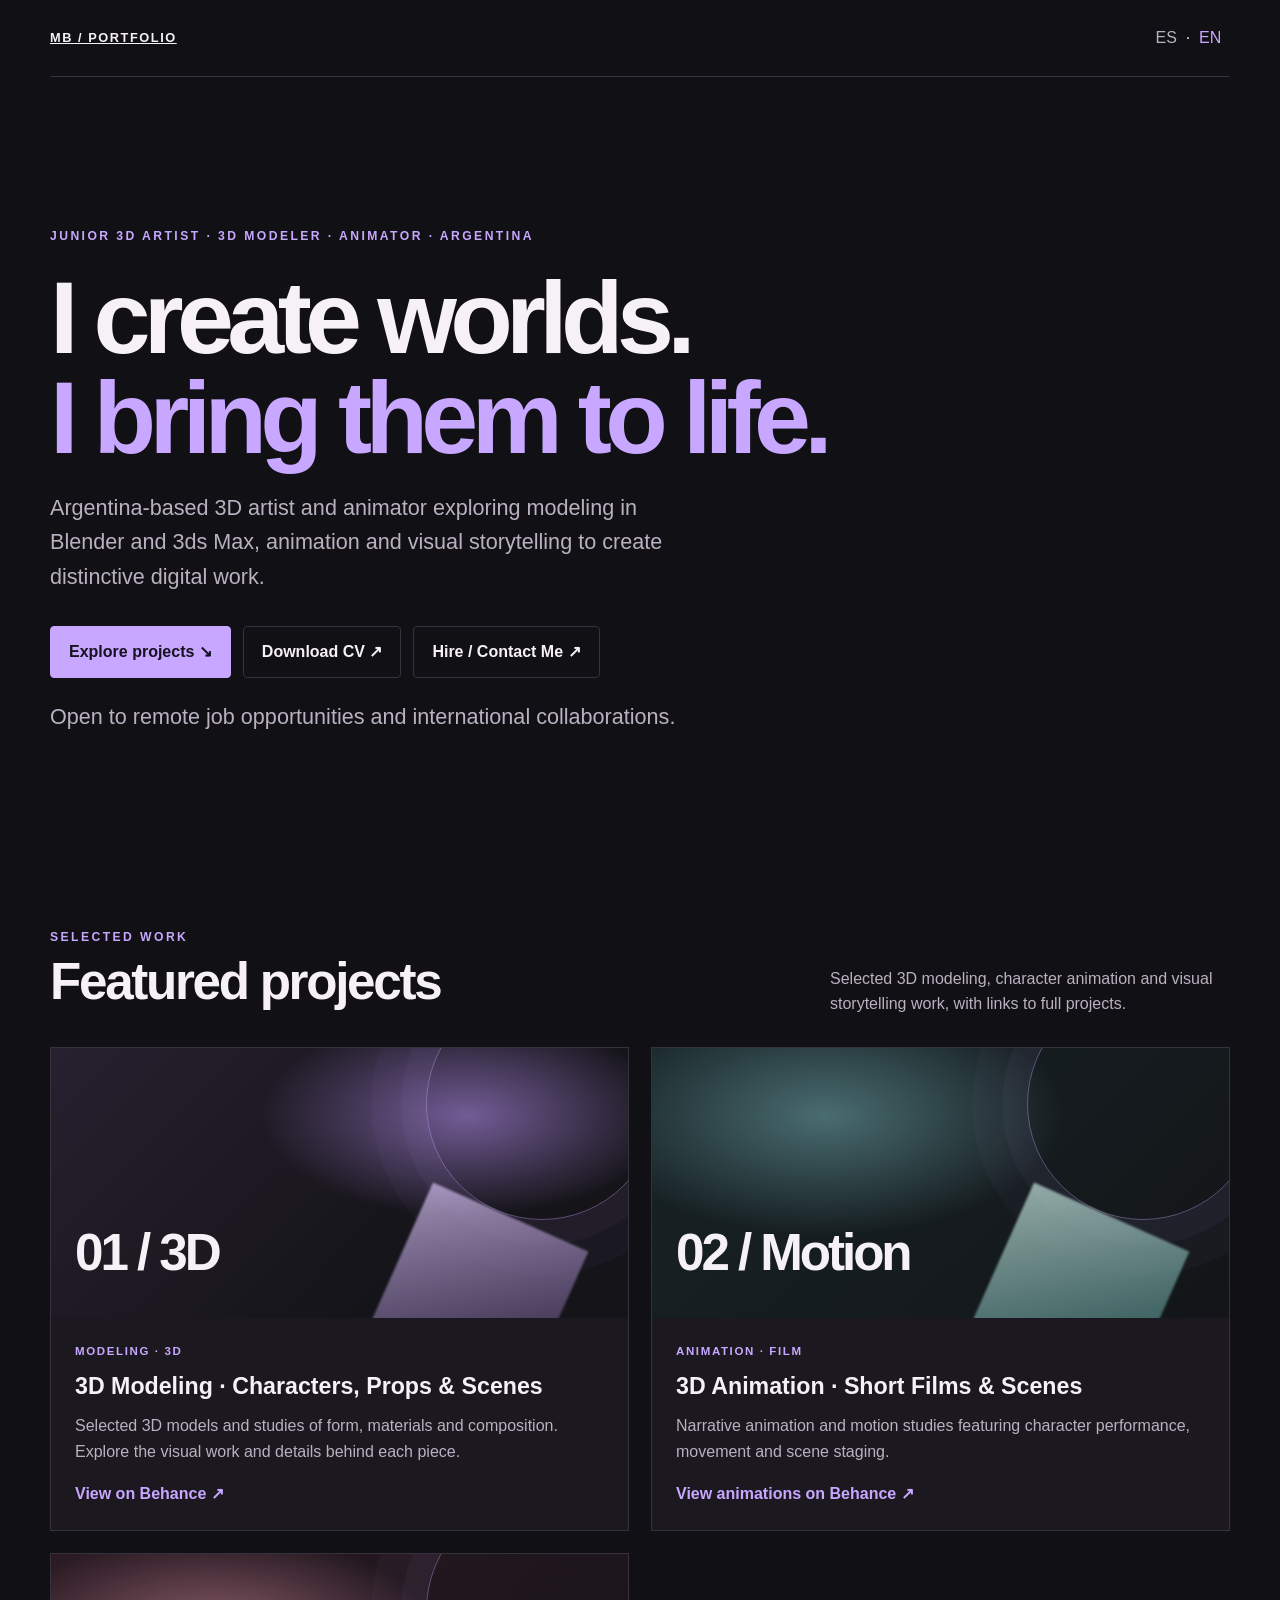
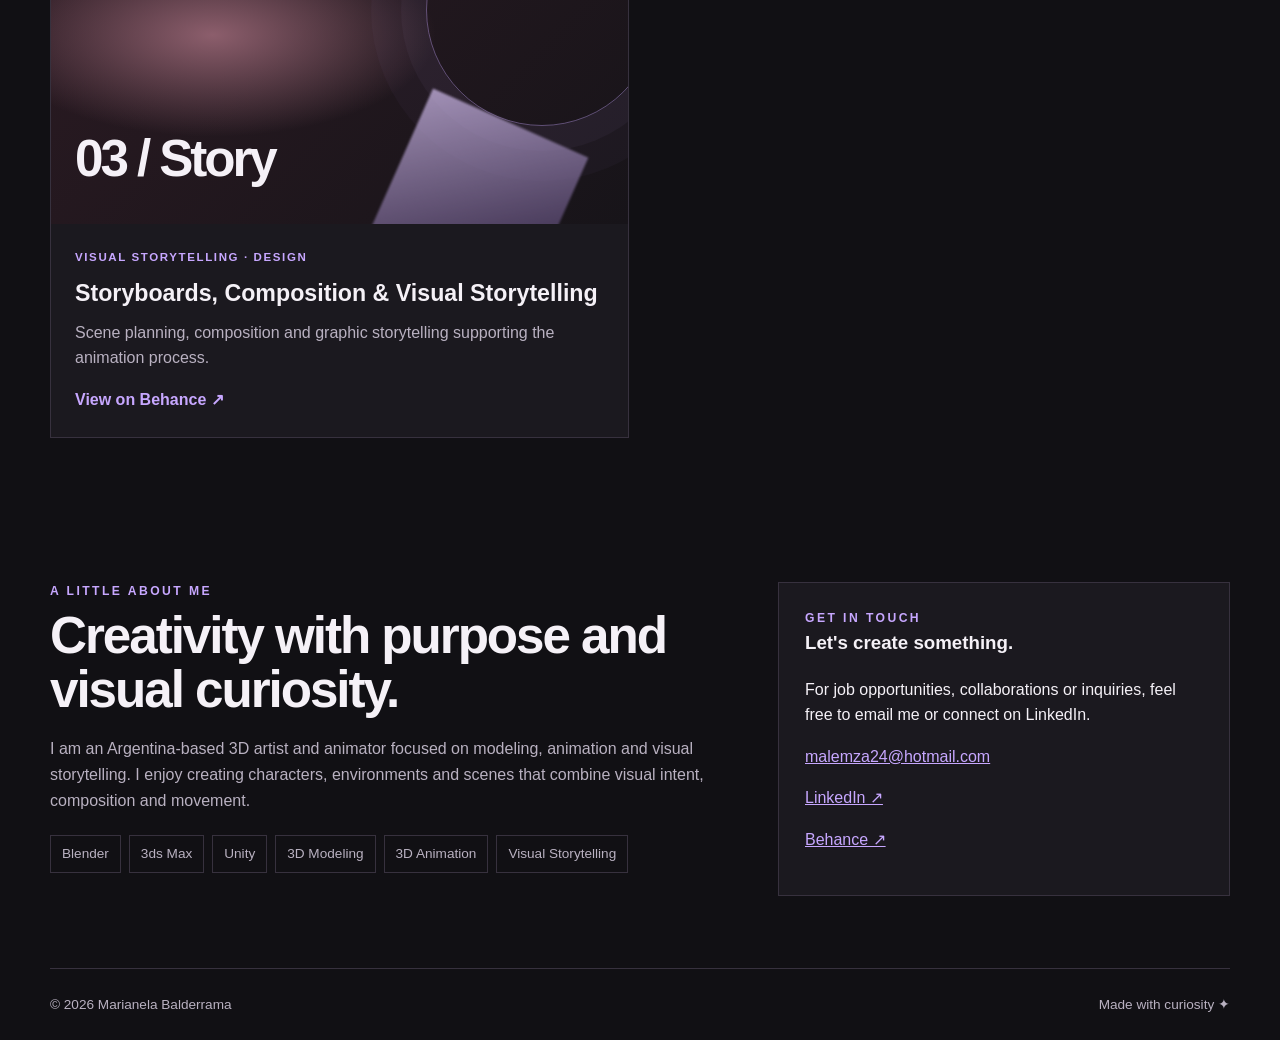
==== commit 83a4f969: "Refine featured portfolio project positioning for 3D recruitment" ====
--- a/en.html
+++ b/en.html
@@ -2,10 +2,10 @@
 <html lang="en"><head><meta charset="utf-8"><meta name="viewport" content="width=device-width,initial-scale=1"><meta name="description" content="Marianela Balderrama is a junior 3D artist and animator based in Argentina. Character and environment modeling, 3D animation in Blender and 3ds Max. Open to remote opportunities."><meta name="robots" content="index, follow, max-image-preview:large"><meta name="author" content="Marianela Balderrama"><meta name="theme-color" content="#111014"><link rel="canonical" href="https://portfolio-marianela.netlify.app/en.html"><link rel="alternate" hreflang="es-AR" href="https://portfolio-marianela.netlify.app/"><link rel="alternate" hreflang="en" href="https://portfolio-marianela.netlify.app/en.html"><link rel="alternate" hreflang="x-default" href="https://portfolio-marianela.netlify.app/"><meta property="og:type" content="website"><meta property="og:locale" content="en_US"><meta property="og:title" content="Marianela Balderrama | 3D Artist and Animator"><meta property="og:description" content="3D modeling, animation and visual storytelling portfolio."><meta property="og:url" content="https://portfolio-marianela.netlify.app/en.html"><meta name="twitter:card" content="summary"><title>Marianela Balderrama | Junior 3D Artist, Modeler & Animator</title><link rel="stylesheet" href="style.css"><script async src="https://www.googletagmanager.com/gtag/js?id=G-E47YRFVXNX"></script><script>window.dataLayer=window.dataLayer||[];function gtag(){dataLayer.push(arguments);}gtag('js',new Date());gtag('config','G-E47YRFVXNX');</script><meta property="og:site_name" content="Marianela Balderrama Portfolio"><meta name="twitter:title" content="Marianela Balderrama | Junior 3D Artist, Modeler & Animator"><meta name="twitter:description" content="Marianela Balderrama is a junior 3D artist and animator based in Argentina. Character and environment modeling, 3D animation in Blender and 3ds Max. Open to remote opportunities."><script type="application/ld+json">{"@context":"https://schema.org","@type":"Person","name":"Marianela Balderrama","url":"https://portfolio-marianela.netlify.app/en.html","jobTitle":"Junior 3D Artist and Animator","description":"Marianela Balderrama is a junior 3D artist and animator based in Argentina. Character and environment modeling, 3D animation in Blender and 3ds Max. Open to remote opportunities.","knowsAbout":["3D modeling","3D animation","Blender","3ds Max","Unity","Visual storytelling"],"sameAs":["https://www.behance.net/malemza24","https://www.linkedin.com/in/marianela-balderrama-0708612a2/"]}</script></head>
 <body><a class="skip-link" href="#content">Skip to content</a><div class="wrap"><nav class="topbar" aria-label="Main navigation"><a class="brand" href="en.html">MB / Portfolio</a><div class="lang"><a href="index.html" lang="es">ES</a><span>·</span><a class="active" href="en.html" lang="en">EN</a></div></nav>
 <main id="content"><header class="hero"><div class="eyebrow">Junior 3D Artist · 3D Modeler · Animator · Argentina</div><h1>I create worlds.<br><span>I bring them to life.</span></h1><p>Argentina-based 3D artist and animator exploring modeling in Blender and 3ds Max, animation and visual storytelling to create distinctive digital work.</p><div class="actions"><a class="button primary" href="#projects" data-event="nav_projects">Explore projects ↘</a><a class="button" href="Marianela_Balderrama_CV_Flagship_EN-1.pdf" download="Marianela_Balderrama_CV_Flagship_EN-1.pdf" data-event="click_cv_en">Download CV ↗</a><a class="button" href="mailto:malemza24@hotmail.com?subject=3D%20Job%20Opportunity" data-event="click_hire">Hire / Contact Me ↗</a></div><p class="availability">Open to remote job opportunities and international collaborations.</p></header>
-<section id="projects"><div class="section-head"><div><div class="eyebrow">Selected work</div><h2>Featured projects</h2></div><p>A selection of 3D modeling, animation and visual storytelling projects.</p></div><div class="projects">
-<article class="project"><div class="art"><span class="art-label">01 / 3D</span></div><div class="project-body"><div class="project-meta">Modeling · 3D</div><h3>3D Modeling · Characters & Props</h3><p>Modeling and exploration of form, materials and three-dimensional composition.</p><a class="text-link" href="https://www.behance.net/gallery/196213371/3D-Models" target="_blank" rel="noreferrer" data-event="click_behance_3d">View on Behance ↗</a></div></article>
-<article class="project"><div class="art alt"><span class="art-label">02 / Motion</span></div><div class="project-body"><div class="project-meta">Animation · Film</div><h3>3D Animation · Projects</h3><p>Animation projects combining staging, movement and visual storytelling.</p><a class="text-link" href="https://www.behance.net/gallery/216897643/3d-Animation-Projects" target="_blank" rel="noreferrer" data-event="click_behance_animation">View animations on Behance ↗</a></div></article>
-<article class="project"><div class="art story"><span class="art-label">03 / Story</span></div><div class="project-body"><div class="project-meta">Visual storytelling · Design</div><h3>Storyboards & Visual Storytelling</h3><p>Visual work focused on communicating ideas, planning scenes and building narratives.</p><a class="text-link" href="https://www.behance.net/gallery/188869187/Narrative-Visuals-Storyboards-and-Inphographics" target="_blank" rel="noreferrer" data-event="click_behance_storyboards">View on Behance ↗</a></div></article>
+<section id="projects"><div class="section-head"><div><div class="eyebrow">Selected work</div><h2>Featured projects</h2></div><p>Selected 3D modeling, character animation and visual storytelling work, with links to full projects.</p></div><div class="projects">
+<article class="project"><div class="art"><span class="art-label">01 / 3D</span></div><div class="project-body"><div class="project-meta">Modeling · 3D</div><h3>3D Modeling · Characters, Props & Scenes</h3><p>Selected 3D models and studies of form, materials and composition. Explore the visual work and details behind each piece.</p><a class="text-link" href="https://www.behance.net/gallery/196213371/3D-Models" target="_blank" rel="noreferrer" data-event="click_behance_3d">View on Behance ↗</a></div></article>
+<article class="project"><div class="art alt"><span class="art-label">02 / Motion</span></div><div class="project-body"><div class="project-meta">Animation · Film</div><h3>3D Animation · Short Films & Scenes</h3><p>Narrative animation and motion studies featuring character performance, movement and scene staging.</p><a class="text-link" href="https://www.behance.net/gallery/216897643/3d-Animation-Projects" target="_blank" rel="noreferrer" data-event="click_behance_animation">View animations on Behance ↗</a></div></article>
+<article class="project"><div class="art story"><span class="art-label">03 / Story</span></div><div class="project-body"><div class="project-meta">Visual storytelling · Design</div><h3>Storyboards, Composition & Visual Storytelling</h3><p>Scene planning, composition and graphic storytelling supporting the animation process.</p><a class="text-link" href="https://www.behance.net/gallery/188869187/Narrative-Visuals-Storyboards-and-Inphographics" target="_blank" rel="noreferrer" data-event="click_behance_storyboards">View on Behance ↗</a></div></article>
 </div></section>
 <section id="about"><div class="about-grid"><div class="about"><div class="eyebrow">A little about me</div><h2>Creativity with purpose and visual curiosity.</h2><p>I am an Argentina-based 3D artist and animator focused on modeling, animation and visual storytelling. I enjoy creating characters, environments and scenes that combine visual intent, composition and movement.</p><div class="skill-list"><span>Blender</span><span>3ds Max</span><span>Unity</span><span>3D Modeling</span><span>3D Animation</span><span>Visual Storytelling</span></div></div><aside class="contact-box" id="contact"><div class="eyebrow">Get in touch</div><h3>Let's create something.</h3><p>For job opportunities, collaborations or inquiries, feel free to email me or connect on LinkedIn.</p><p><a href="mailto:malemza24@hotmail.com" data-event="click_email">malemza24@hotmail.com</a></p><p><a href="https://www.linkedin.com/in/marianela-balderrama-0708612a2/" target="_blank" rel="noreferrer" data-event="click_linkedin">LinkedIn ↗</a></p><p><a href="https://www.behance.net/malemza24" target="_blank" rel="noreferrer">Behance ↗</a></p></aside></div></section></main>
 <footer class="footer"><span>© <span id="year"></span> Marianela Balderrama</span><span>Made with curiosity ✦</span></footer></div><script src="script.js"></script></body></html>
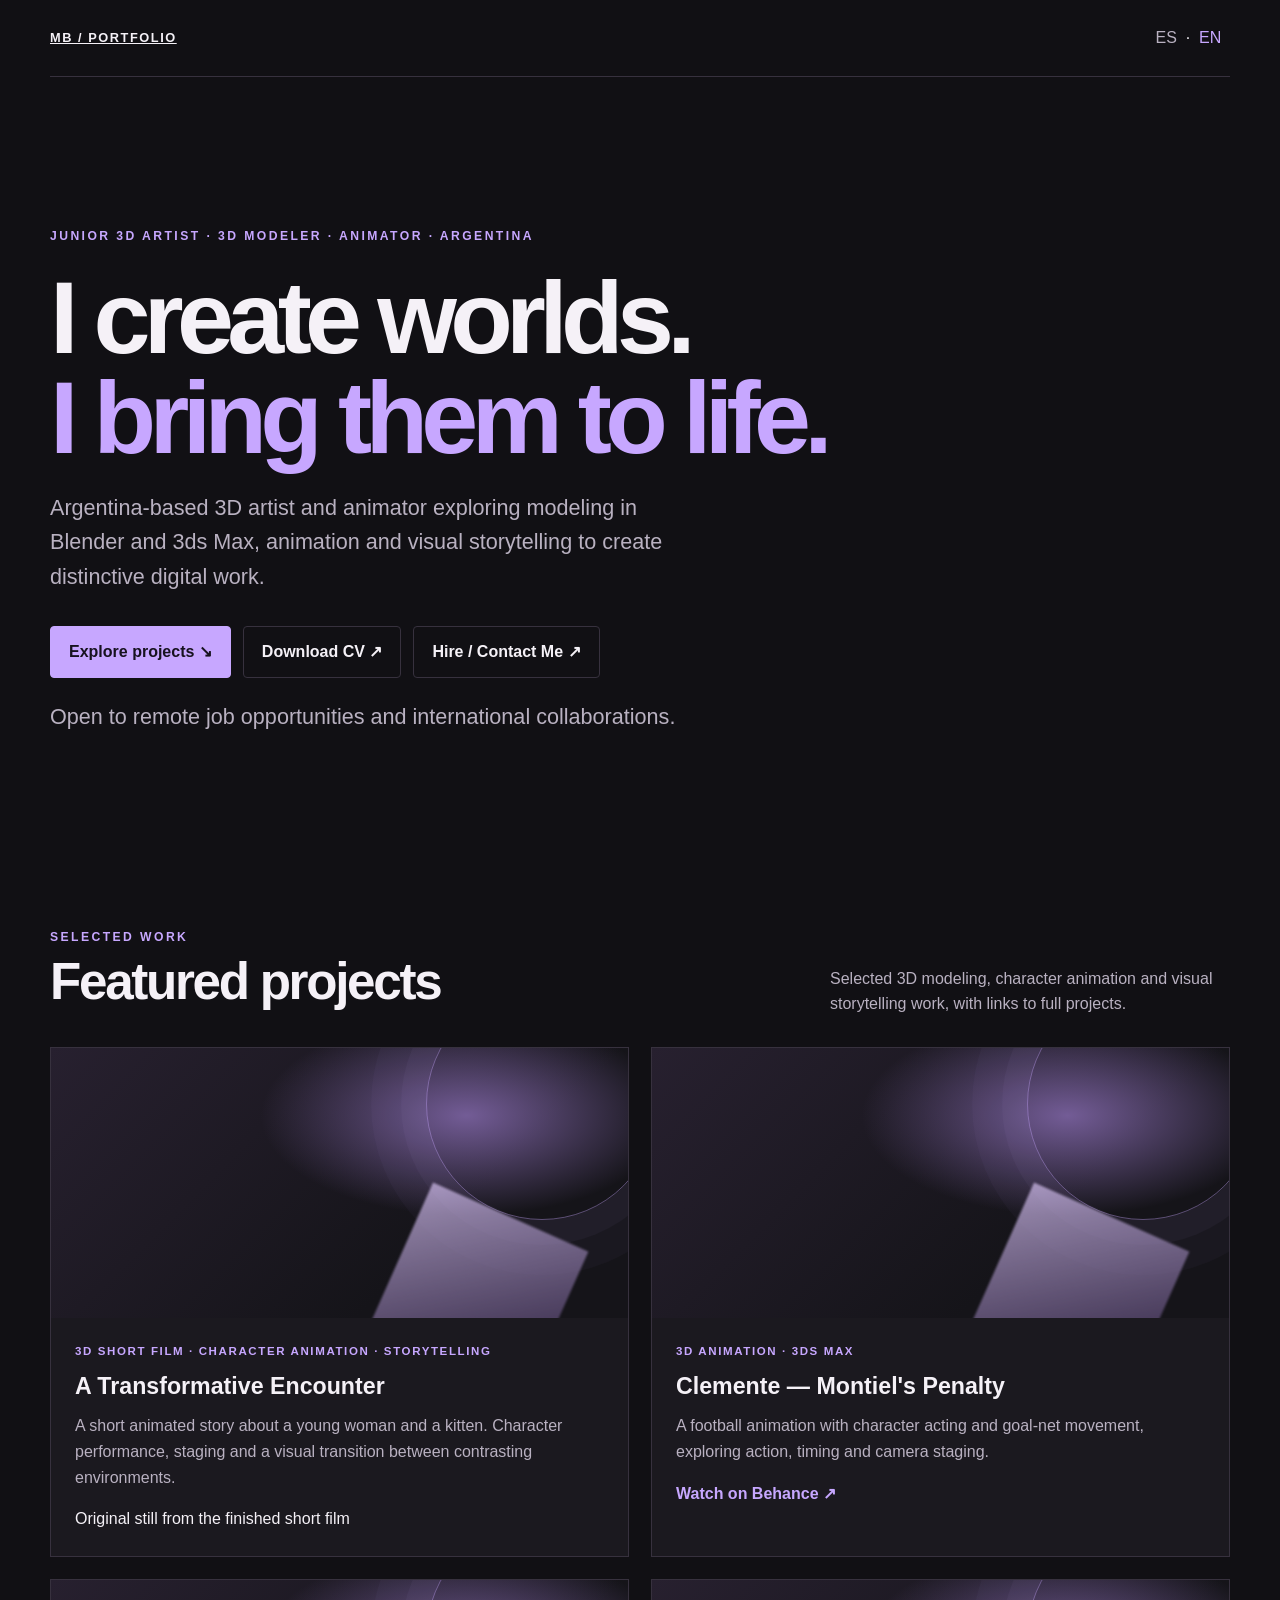
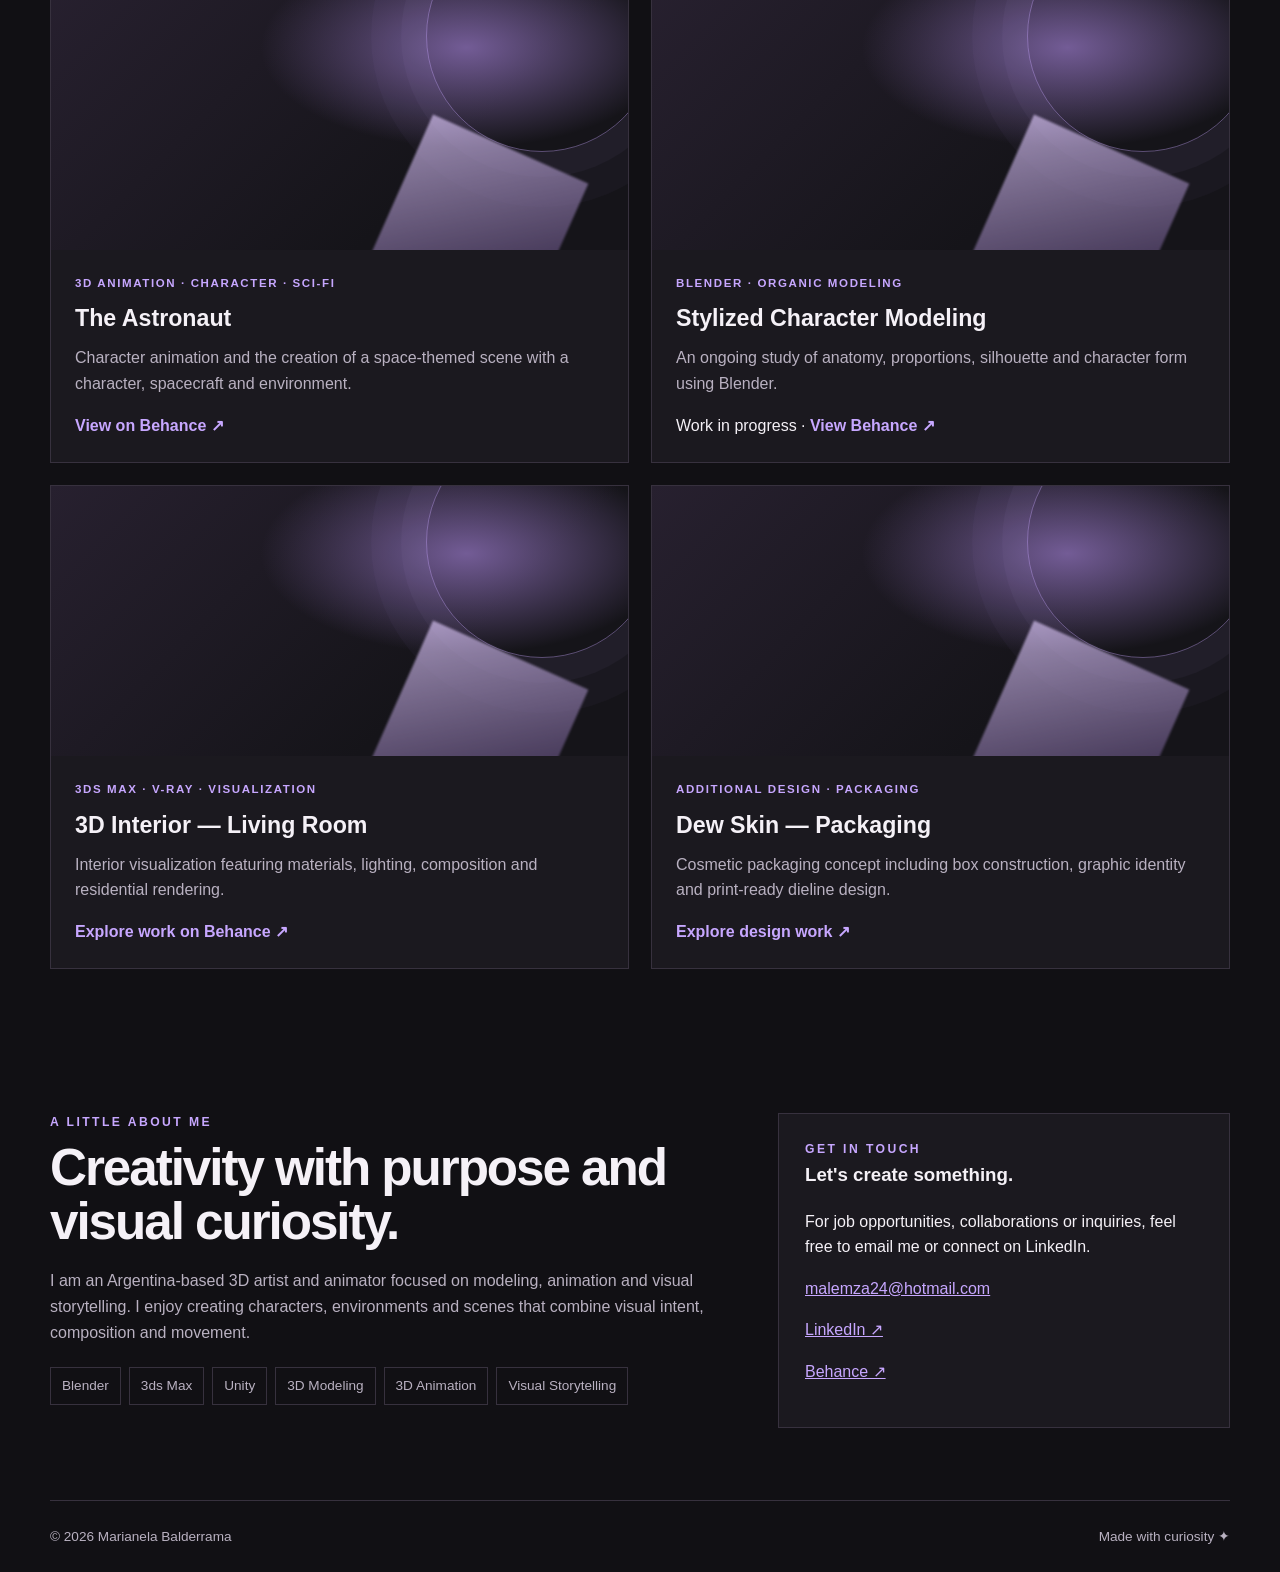
==== commit 21e100dd: "Show authentic 3D project thumbnails and focused recruiter portfolio (en)" ====
--- a/en.html
+++ b/en.html
@@ -3,9 +3,12 @@
 <body><a class="skip-link" href="#content">Skip to content</a><div class="wrap"><nav class="topbar" aria-label="Main navigation"><a class="brand" href="en.html">MB / Portfolio</a><div class="lang"><a href="index.html" lang="es">ES</a><span>·</span><a class="active" href="en.html" lang="en">EN</a></div></nav>
 <main id="content"><header class="hero"><div class="eyebrow">Junior 3D Artist · 3D Modeler · Animator · Argentina</div><h1>I create worlds.<br><span>I bring them to life.</span></h1><p>Argentina-based 3D artist and animator exploring modeling in Blender and 3ds Max, animation and visual storytelling to create distinctive digital work.</p><div class="actions"><a class="button primary" href="#projects" data-event="nav_projects">Explore projects ↘</a><a class="button" href="Marianela_Balderrama_CV_Flagship_EN-1.pdf" download="Marianela_Balderrama_CV_Flagship_EN-1.pdf" data-event="click_cv_en">Download CV ↗</a><a class="button" href="mailto:malemza24@hotmail.com?subject=3D%20Job%20Opportunity" data-event="click_hire">Hire / Contact Me ↗</a></div><p class="availability">Open to remote job opportunities and international collaborations.</p></header>
 <section id="projects"><div class="section-head"><div><div class="eyebrow">Selected work</div><h2>Featured projects</h2></div><p>Selected 3D modeling, character animation and visual storytelling work, with links to full projects.</p></div><div class="projects">
-<article class="project"><div class="art"><span class="art-label">01 / 3D</span></div><div class="project-body"><div class="project-meta">Modeling · 3D</div><h3>3D Modeling · Characters, Props & Scenes</h3><p>Selected 3D models and studies of form, materials and composition. Explore the visual work and details behind each piece.</p><a class="text-link" href="https://www.behance.net/gallery/196213371/3D-Models" target="_blank" rel="noreferrer" data-event="click_behance_3d">View on Behance ↗</a></div></article>
-<article class="project"><div class="art alt"><span class="art-label">02 / Motion</span></div><div class="project-body"><div class="project-meta">Animation · Film</div><h3>3D Animation · Short Films & Scenes</h3><p>Narrative animation and motion studies featuring character performance, movement and scene staging.</p><a class="text-link" href="https://www.behance.net/gallery/216897643/3d-Animation-Projects" target="_blank" rel="noreferrer" data-event="click_behance_animation">View animations on Behance ↗</a></div></article>
-<article class="project"><div class="art story"><span class="art-label">03 / Story</span></div><div class="project-body"><div class="project-meta">Visual storytelling · Design</div><h3>Storyboards, Composition & Visual Storytelling</h3><p>Scene planning, composition and graphic storytelling supporting the animation process.</p><a class="text-link" href="https://www.behance.net/gallery/188869187/Narrative-Visuals-Storyboards-and-Inphographics" target="_blank" rel="noreferrer" data-event="click_behance_storyboards">View on Behance ↗</a></div></article>
+<article class="project featured"><div class="art real shot-1" role="img" aria-label="Original frame from the 3D short film A Transformative Encounter showing a cat in a city"></div><div class="project-body"><div class="project-meta">3D Short Film · Character Animation · Storytelling</div><h3>A Transformative Encounter</h3><p>A short animated story about a young woman and a kitten. Character performance, staging and a visual transition between contrasting environments.</p><span class="project-note">Original still from the finished short film</span></div></article>
+<article class="project"><div class="art real shot-2" role="img" aria-label="Original frame of Clemente on a football pitch by the goal"></div><div class="project-body"><div class="project-meta">3D Animation · 3ds Max</div><h3>Clemente — Montiel's Penalty</h3><p>A football animation with character acting and goal-net movement, exploring action, timing and camera staging.</p><a class="text-link" href="https://www.behance.net/gallery/216897643/3d-Animation-Projects" target="_blank" rel="noopener noreferrer" data-event="click_clemente">Watch on Behance ↗</a></div></article>
+<article class="project"><div class="art real shot-3" role="img" aria-label="Original 3D animation frame of an astronaut in front of a spaceship"></div><div class="project-body"><div class="project-meta">3D Animation · Character · Sci-Fi</div><h3>The Astronaut</h3><p>Character animation and the creation of a space-themed scene with a character, spacecraft and environment.</p><a class="text-link" href="https://www.behance.net/gallery/216897643/3d-Animation-Projects" target="_blank" rel="noopener noreferrer" data-event="click_astronaut">View on Behance ↗</a></div></article>
+<article class="project"><div class="art real shot-4" role="img" aria-label="Front view of an original stylized female character model created in Blender"></div><div class="project-body"><div class="project-meta">Blender · Organic Modeling</div><h3>Stylized Character Modeling</h3><p>An ongoing study of anatomy, proportions, silhouette and character form using Blender.</p><span class="project-note">Work in progress</span> · <a class="text-link" href="https://www.behance.net/malemza24" target="_blank" rel="noopener noreferrer">View Behance ↗</a></div></article>
+<article class="project"><div class="art real shot-5" role="img" aria-label="Original 3D render of a living room with a beige sofa, coffee table and floor lamp"></div><div class="project-body"><div class="project-meta">3ds Max · V-Ray · Visualization</div><h3>3D Interior — Living Room</h3><p>Interior visualization featuring materials, lighting, composition and residential rendering.</p><a class="text-link" href="https://www.behance.net/malemza24" target="_blank" rel="noopener noreferrer">Explore work on Behance ↗</a></div></article>
+<article class="project project-secondary"><div class="art real shot-6" role="img" aria-label="Original dieline design for Dew Skin cosmetic packaging"></div><div class="project-body"><div class="project-meta">Additional Design · Packaging</div><h3>Dew Skin — Packaging</h3><p>Cosmetic packaging concept including box construction, graphic identity and print-ready dieline design.</p><a class="text-link" href="https://www.behance.net/malemza24" target="_blank" rel="noopener noreferrer">Explore design work ↗</a></div></article>
 </div></section>
 <section id="about"><div class="about-grid"><div class="about"><div class="eyebrow">A little about me</div><h2>Creativity with purpose and visual curiosity.</h2><p>I am an Argentina-based 3D artist and animator focused on modeling, animation and visual storytelling. I enjoy creating characters, environments and scenes that combine visual intent, composition and movement.</p><div class="skill-list"><span>Blender</span><span>3ds Max</span><span>Unity</span><span>3D Modeling</span><span>3D Animation</span><span>Visual Storytelling</span></div></div><aside class="contact-box" id="contact"><div class="eyebrow">Get in touch</div><h3>Let's create something.</h3><p>For job opportunities, collaborations or inquiries, feel free to email me or connect on LinkedIn.</p><p><a href="mailto:malemza24@hotmail.com" data-event="click_email">malemza24@hotmail.com</a></p><p><a href="https://www.linkedin.com/in/marianela-balderrama-0708612a2/" target="_blank" rel="noreferrer" data-event="click_linkedin">LinkedIn ↗</a></p><p><a href="https://www.behance.net/malemza24" target="_blank" rel="noreferrer">Behance ↗</a></p></aside></div></section></main>
 <footer class="footer"><span>© <span id="year"></span> Marianela Balderrama</span><span>Made with curiosity ✦</span></footer></div><script src="script.js"></script></body></html>
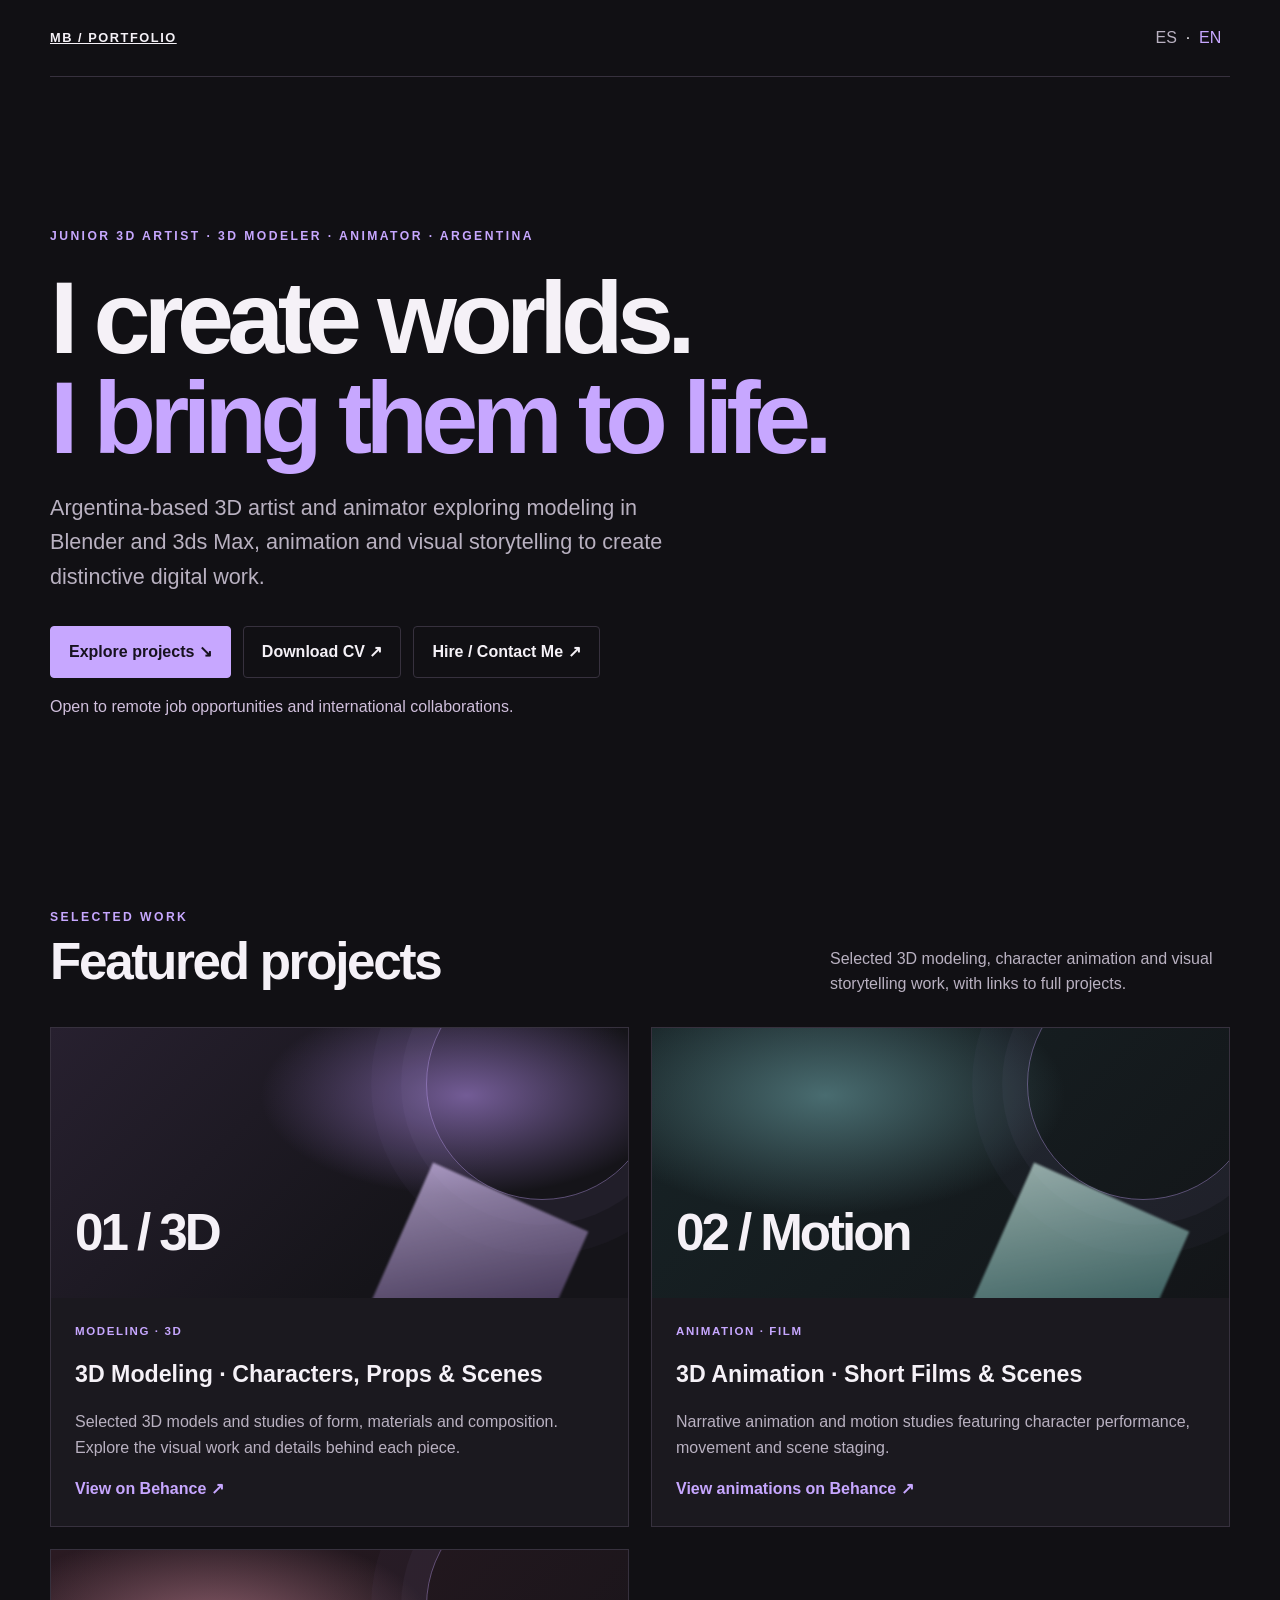
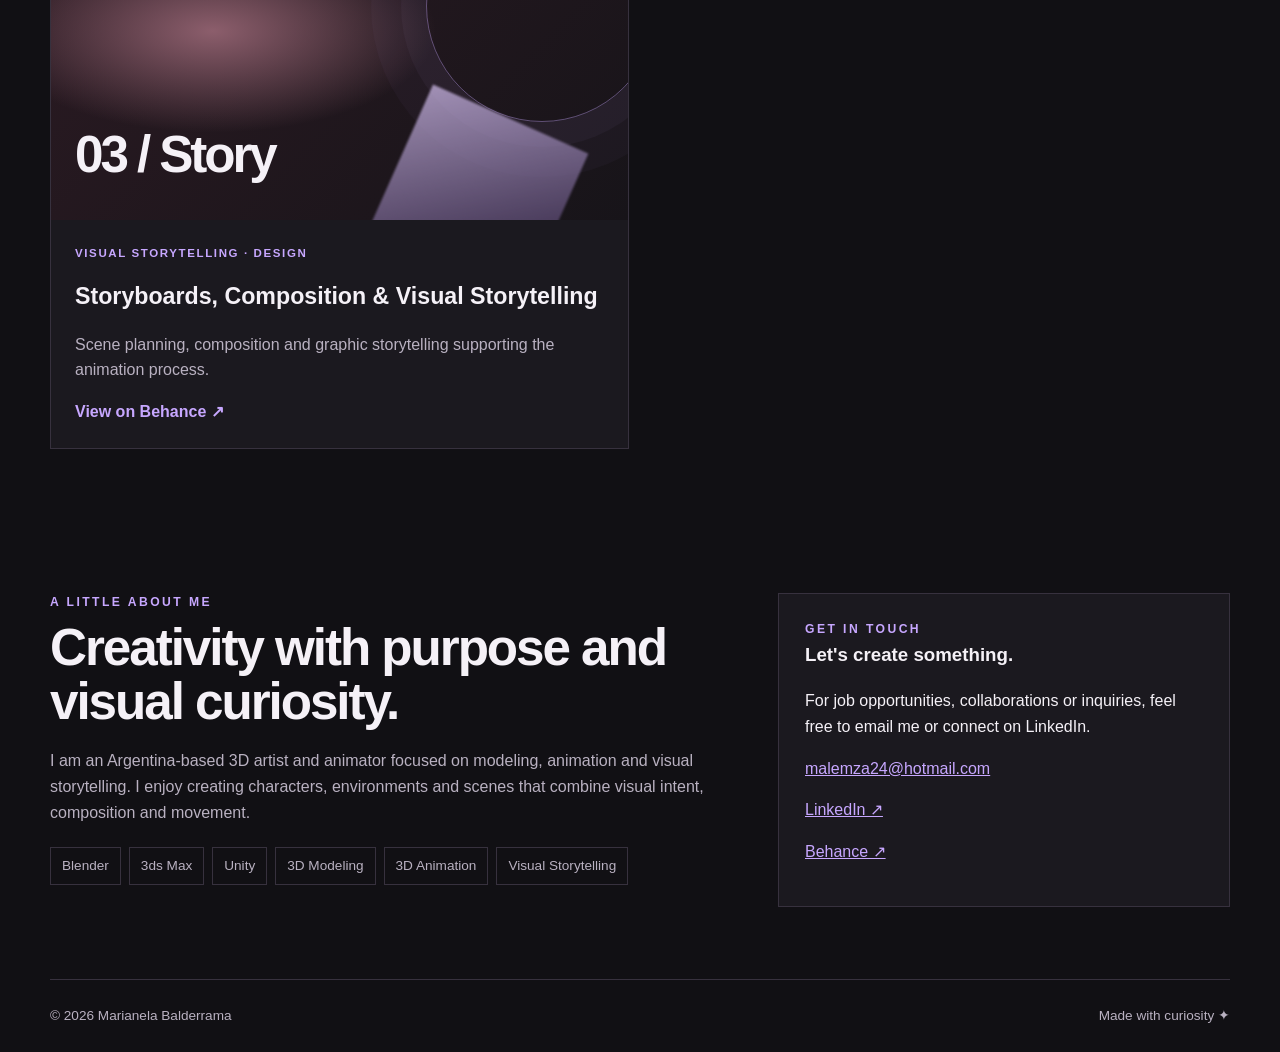
==== commit 364f31de: "Restore portfolio layout before low-resolution preview images: en.html" ====
--- a/en.html
+++ b/en.html
@@ -3,12 +3,9 @@
 <body><a class="skip-link" href="#content">Skip to content</a><div class="wrap"><nav class="topbar" aria-label="Main navigation"><a class="brand" href="en.html">MB / Portfolio</a><div class="lang"><a href="index.html" lang="es">ES</a><span>·</span><a class="active" href="en.html" lang="en">EN</a></div></nav>
 <main id="content"><header class="hero"><div class="eyebrow">Junior 3D Artist · 3D Modeler · Animator · Argentina</div><h1>I create worlds.<br><span>I bring them to life.</span></h1><p>Argentina-based 3D artist and animator exploring modeling in Blender and 3ds Max, animation and visual storytelling to create distinctive digital work.</p><div class="actions"><a class="button primary" href="#projects" data-event="nav_projects">Explore projects ↘</a><a class="button" href="Marianela_Balderrama_CV_Flagship_EN-1.pdf" download="Marianela_Balderrama_CV_Flagship_EN-1.pdf" data-event="click_cv_en">Download CV ↗</a><a class="button" href="mailto:malemza24@hotmail.com?subject=3D%20Job%20Opportunity" data-event="click_hire">Hire / Contact Me ↗</a></div><p class="availability">Open to remote job opportunities and international collaborations.</p></header>
 <section id="projects"><div class="section-head"><div><div class="eyebrow">Selected work</div><h2>Featured projects</h2></div><p>Selected 3D modeling, character animation and visual storytelling work, with links to full projects.</p></div><div class="projects">
-<article class="project featured"><div class="art real shot-1" role="img" aria-label="Original frame from the 3D short film A Transformative Encounter showing a cat in a city"></div><div class="project-body"><div class="project-meta">3D Short Film · Character Animation · Storytelling</div><h3>A Transformative Encounter</h3><p>A short animated story about a young woman and a kitten. Character performance, staging and a visual transition between contrasting environments.</p><span class="project-note">Original still from the finished short film</span></div></article>
-<article class="project"><div class="art real shot-2" role="img" aria-label="Original frame of Clemente on a football pitch by the goal"></div><div class="project-body"><div class="project-meta">3D Animation · 3ds Max</div><h3>Clemente — Montiel's Penalty</h3><p>A football animation with character acting and goal-net movement, exploring action, timing and camera staging.</p><a class="text-link" href="https://www.behance.net/gallery/216897643/3d-Animation-Projects" target="_blank" rel="noopener noreferrer" data-event="click_clemente">Watch on Behance ↗</a></div></article>
-<article class="project"><div class="art real shot-3" role="img" aria-label="Original 3D animation frame of an astronaut in front of a spaceship"></div><div class="project-body"><div class="project-meta">3D Animation · Character · Sci-Fi</div><h3>The Astronaut</h3><p>Character animation and the creation of a space-themed scene with a character, spacecraft and environment.</p><a class="text-link" href="https://www.behance.net/gallery/216897643/3d-Animation-Projects" target="_blank" rel="noopener noreferrer" data-event="click_astronaut">View on Behance ↗</a></div></article>
-<article class="project"><div class="art real shot-4" role="img" aria-label="Front view of an original stylized female character model created in Blender"></div><div class="project-body"><div class="project-meta">Blender · Organic Modeling</div><h3>Stylized Character Modeling</h3><p>An ongoing study of anatomy, proportions, silhouette and character form using Blender.</p><span class="project-note">Work in progress</span> · <a class="text-link" href="https://www.behance.net/malemza24" target="_blank" rel="noopener noreferrer">View Behance ↗</a></div></article>
-<article class="project"><div class="art real shot-5" role="img" aria-label="Original 3D render of a living room with a beige sofa, coffee table and floor lamp"></div><div class="project-body"><div class="project-meta">3ds Max · V-Ray · Visualization</div><h3>3D Interior — Living Room</h3><p>Interior visualization featuring materials, lighting, composition and residential rendering.</p><a class="text-link" href="https://www.behance.net/malemza24" target="_blank" rel="noopener noreferrer">Explore work on Behance ↗</a></div></article>
-<article class="project project-secondary"><div class="art real shot-6" role="img" aria-label="Original dieline design for Dew Skin cosmetic packaging"></div><div class="project-body"><div class="project-meta">Additional Design · Packaging</div><h3>Dew Skin — Packaging</h3><p>Cosmetic packaging concept including box construction, graphic identity and print-ready dieline design.</p><a class="text-link" href="https://www.behance.net/malemza24" target="_blank" rel="noopener noreferrer">Explore design work ↗</a></div></article>
+<article class="project"><div class="art"><span class="art-label">01 / 3D</span></div><div class="project-body"><div class="project-meta">Modeling · 3D</div><h3>3D Modeling · Characters, Props & Scenes</h3><p>Selected 3D models and studies of form, materials and composition. Explore the visual work and details behind each piece.</p><a class="text-link" href="https://www.behance.net/gallery/196213371/3D-Models" target="_blank" rel="noreferrer" data-event="click_behance_3d">View on Behance ↗</a></div></article>
+<article class="project"><div class="art alt"><span class="art-label">02 / Motion</span></div><div class="project-body"><div class="project-meta">Animation · Film</div><h3>3D Animation · Short Films & Scenes</h3><p>Narrative animation and motion studies featuring character performance, movement and scene staging.</p><a class="text-link" href="https://www.behance.net/gallery/216897643/3d-Animation-Projects" target="_blank" rel="noreferrer" data-event="click_behance_animation">View animations on Behance ↗</a></div></article>
+<article class="project"><div class="art story"><span class="art-label">03 / Story</span></div><div class="project-body"><div class="project-meta">Visual storytelling · Design</div><h3>Storyboards, Composition & Visual Storytelling</h3><p>Scene planning, composition and graphic storytelling supporting the animation process.</p><a class="text-link" href="https://www.behance.net/gallery/188869187/Narrative-Visuals-Storyboards-and-Inphographics" target="_blank" rel="noreferrer" data-event="click_behance_storyboards">View on Behance ↗</a></div></article>
 </div></section>
 <section id="about"><div class="about-grid"><div class="about"><div class="eyebrow">A little about me</div><h2>Creativity with purpose and visual curiosity.</h2><p>I am an Argentina-based 3D artist and animator focused on modeling, animation and visual storytelling. I enjoy creating characters, environments and scenes that combine visual intent, composition and movement.</p><div class="skill-list"><span>Blender</span><span>3ds Max</span><span>Unity</span><span>3D Modeling</span><span>3D Animation</span><span>Visual Storytelling</span></div></div><aside class="contact-box" id="contact"><div class="eyebrow">Get in touch</div><h3>Let's create something.</h3><p>For job opportunities, collaborations or inquiries, feel free to email me or connect on LinkedIn.</p><p><a href="mailto:malemza24@hotmail.com" data-event="click_email">malemza24@hotmail.com</a></p><p><a href="https://www.linkedin.com/in/marianela-balderrama-0708612a2/" target="_blank" rel="noreferrer" data-event="click_linkedin">LinkedIn ↗</a></p><p><a href="https://www.behance.net/malemza24" target="_blank" rel="noreferrer">Behance ↗</a></p></aside></div></section></main>
 <footer class="footer"><span>© <span id="year"></span> Marianela Balderrama</span><span>Made with curiosity ✦</span></footer></div><script src="script.js"></script></body></html>
--- a/style.css
+++ b/style.css
@@ -1,2 +1,23 @@
 :root{--bg:#111014;--panel:#1b191f;--text:#f5f1f7;--muted:#b9b1c1;--accent:#c7a7ff;--line:#37313e;--max:1180px}*{box-sizing:border-box}html{scroll-behavior:smooth}body{margin:0;background:var(--bg);color:var(--text);font-family:Inter,Arial,sans-serif;line-height:1.6}a{color:inherit}a:focus-visible,button:focus-visible{outline:3px solid var(--accent);outline-offset:4px}.skip-link{position:absolute;left:-9999px}.skip-link:focus{left:1rem;top:1rem;z-index:9;background:#fff;color:#111;padding:.7rem}.wrap{width:min(var(--max),calc(100% - 40px));margin:auto}.topbar{display:flex;justify-content:space-between;align-items:center;padding:25px 0;border-bottom:1px solid var(--line)}.brand{font-weight:800;letter-spacing:.12em;text-transform:uppercase;font-size:.8rem}.lang a{padding:.4rem .55rem;text-decoration:none;color:var(--muted)}.lang .active{color:var(--accent)}.hero{padding:clamp(70px,12vw,150px) 0 100px}.eyebrow{color:var(--accent);font-size:.76rem;font-weight:700;letter-spacing:.2em;text-transform:uppercase}.hero h1{font-size:clamp(3rem,8vw,7rem);line-height:.98;letter-spacing:-.065em;max-width:950px;margin:22px 0}.hero h1 span{color:var(--accent)}.hero p{max-width:650px;color:var(--muted);font-size:clamp(1.05rem,2vw,1.35rem)}.actions{display:flex;flex-wrap:wrap;gap:12px;margin-top:32px}.button{display:inline-block;padding:12px 18px;border:1px solid var(--line);border-radius:4px;text-decoration:none;font-weight:700}.button.primary{background:var(--accent);color:#17121f;border-color:var(--accent)}section{padding:72px 0}.section-head{display:flex;align-items:end;justify-content:space-between;gap:24px;margin-bottom:30px}.section-head h2{font-size:clamp(2rem,4vw,3.2rem);letter-spacing:-.045em;line-height:1.05;margin:8px 0}.section-head p{color:var(--muted);max-width:400px;margin:0}.projects{display:grid;grid-template-columns:repeat(2,minmax(0,1fr));gap:22px}.project{background:var(--panel);border:1px solid var(--line);min-width:0}.art{height:270px;display:flex;align-items:end;padding:24px;overflow:hidden;position:relative;background:radial-gradient(ellipse at 72% 25%,#735c96 0,transparent 35%),linear-gradient(135deg,#27202f,#151419 68%)}.art:before{content:"";position:absolute;width:230px;height:230px;border:1px solid #c7a7ff66;border-radius:50%;right:-30px;top:-60px;box-shadow:0 0 0 25px #c7a7ff0a,0 0 0 55px #c7a7ff08}.art:after{content:"";position:absolute;width:170px;height:210px;right:13%;bottom:-100px;background:linear-gradient(145deg,#d4c0f0,#54426d 65%,#211a29);transform:rotate(24deg);filter:blur(1px);opacity:.7}.art.alt{background:radial-gradient(ellipse at 30% 25%,#496c70,transparent 42%),linear-gradient(135deg,#172326,#131518)}.art.alt:after{background:linear-gradient(145deg,#c4e2db,#477b7a 65%,#16282a)}.art.hanori{background:radial-gradient(ellipse at 65% 20%,#d4b5e7,transparent 35%),linear-gradient(135deg,#30203c,#17131e)}.art.story{background:radial-gradient(ellipse at 28% 30%,#8c5e6c,transparent 38%),linear-gradient(135deg,#2a1a22,#171419)}.art-label{position:relative;z-index:1;font-size:clamp(2rem,4vw,3.5rem);font-weight:800;letter-spacing:-.06em}.project-body{padding:24px}.project-meta{color:var(--accent);font-size:.72rem;letter-spacing:.14em;text-transform:uppercase;font-weight:700}.project h3{font-size:1.45rem;margin:8px 0}.project p,.about p{color:var(--muted);margin:0 0 16px}.text-link{color:var(--accent);font-weight:700;text-decoration:none}.about-grid{display:grid;grid-template-columns:1.2fr .8fr;gap:50px}.about h2{font-size:clamp(2rem,4vw,3.2rem);line-height:1.05;letter-spacing:-.04em;margin:8px 0 20px}.skill-list{display:flex;flex-wrap:wrap;gap:8px;margin-top:22px}.skill-list span{border:1px solid var(--line);padding:7px 11px;color:var(--muted);font-size:.85rem}.contact-box{background:var(--panel);border:1px solid var(--line);padding:26px}.contact-box h3{margin-top:0}.contact-box a{color:var(--accent);overflow-wrap:anywhere}.footer{border-top:1px solid var(--line);padding:25px 0;color:var(--muted);font-size:.85rem;display:flex;justify-content:space-between;gap:20px;flex-wrap:wrap}@media(max-width:760px){.wrap{width:min(100% - 28px,var(--max))}.projects,.about-grid{grid-template-columns:1fr}.art{height:220px}.section-head{display:block}.section-head p{margin-top:12px}.hero{padding-top:80px}.topbar{padding:18px 0}}@media(prefers-reduced-motion:reduce){html{scroll-behavior:auto}*{animation:none!important;transition:none!important}}
-.art.photo{background:radial-gradient(ellipse at 25% 25%,#d5bd8d,transparent 32%),radial-gradient(ellipse at 72% 68%,#426b78,transparent 38%),linear-gradient(135deg,#273b3b,#151419)}.art.photo:before{width:180px;height:240px;border-radius:48% 48% 8% 8%;right:18%;top:20px;border-color:#f0dfbd88;transform:rotate(12deg);box-shadow:0 0 0 18px #f0dfbd0a}.art.photo:after{width:130px;height:130px;border-radius:50%;right:25%;bottom:35px;background:linear-gradient(145deg,#f4e1b4,#ad7854 65%,#423c42);opacity:.8}+.art.photo{background:radial-gradient(ellipse at 25% 25%,#d5bd8d,transparent 32%),radial-gradient(ellipse at 72% 68%,#426b78,transparent 38%),linear-gradient(135deg,#273b3b,#151419)}.art.photo:before{width:180px;height:240px;border-radius:48% 48% 8% 8%;right:18%;top:20px;border-color:#f0dfbd88;transform:rotate(12deg);box-shadow:0 0 0 18px #f0dfbd0a}.art.photo:after{width:130px;height:130px;border-radius:50%;right:25%;bottom:35px;background:linear-gradient(145deg,#f4e1b4,#ad7854 65%,#423c42);opacity:.8}
+/* Authentic 3D work: project stills supplied by the artist, optimized as one contact sheet. */
+.art.real{height:auto;aspect-ratio:16/9;background-image:url("assets/portfolio-contact-sheet.svg");background-size:300% 200%;background-repeat:no-repeat;background-color:#22212b;padding:0}
+.art.real::before,.art.real::after{display:none}
+.shot-1{background-position:0% 0%}
+.shot-2{background-position:50% 0%}
+.shot-3{background-position:100% 0%}
+.shot-4{background-position:0% 100%}
+.shot-5{background-position:50% 100%}
+.shot-6{background-position:100% 100%}
+.project{overflow:hidden;transition:border-color .18s ease,transform .18s ease}
+.project:hover{border-color:#9e83c2;transform:translateY(-2px)}
+.project.featured{border-color:#8267a9}
+.project.featured h3{color:#e4d4fb}
+.project-note{font-size:.85rem;color:#c9bdd4}
+.project-secondary{opacity:.96}
+.project-body{display:flex;flex-direction:column;align-items:flex-start;gap:8px}
+.project-body p{margin:0 0 8px}
+.project-body .text-link{margin-top:auto}
+.availability{font-size:1rem!important;color:#d0bfdc!important}
+@media(max-width:760px){.art.real{height:auto}.project:hover{transform:none}}
+@media(prefers-reduced-motion:reduce){.project{transition:none}}
